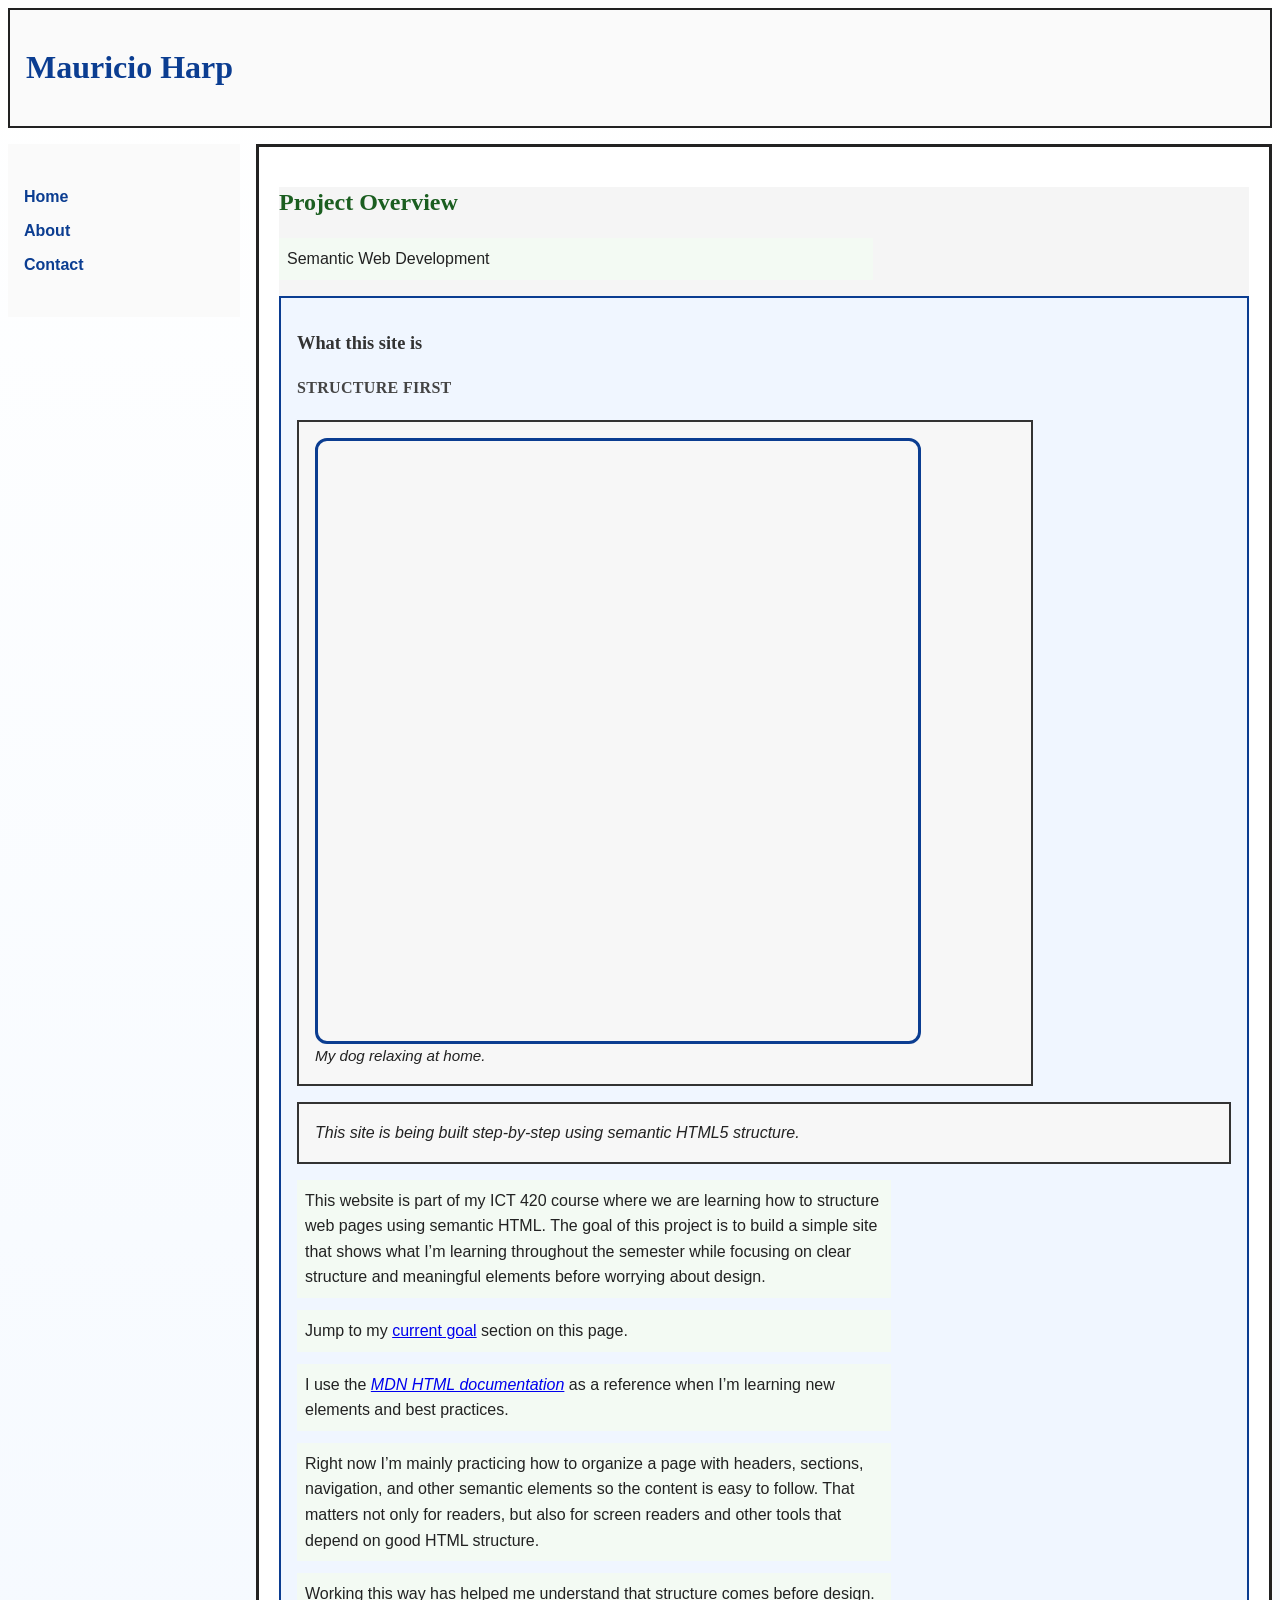
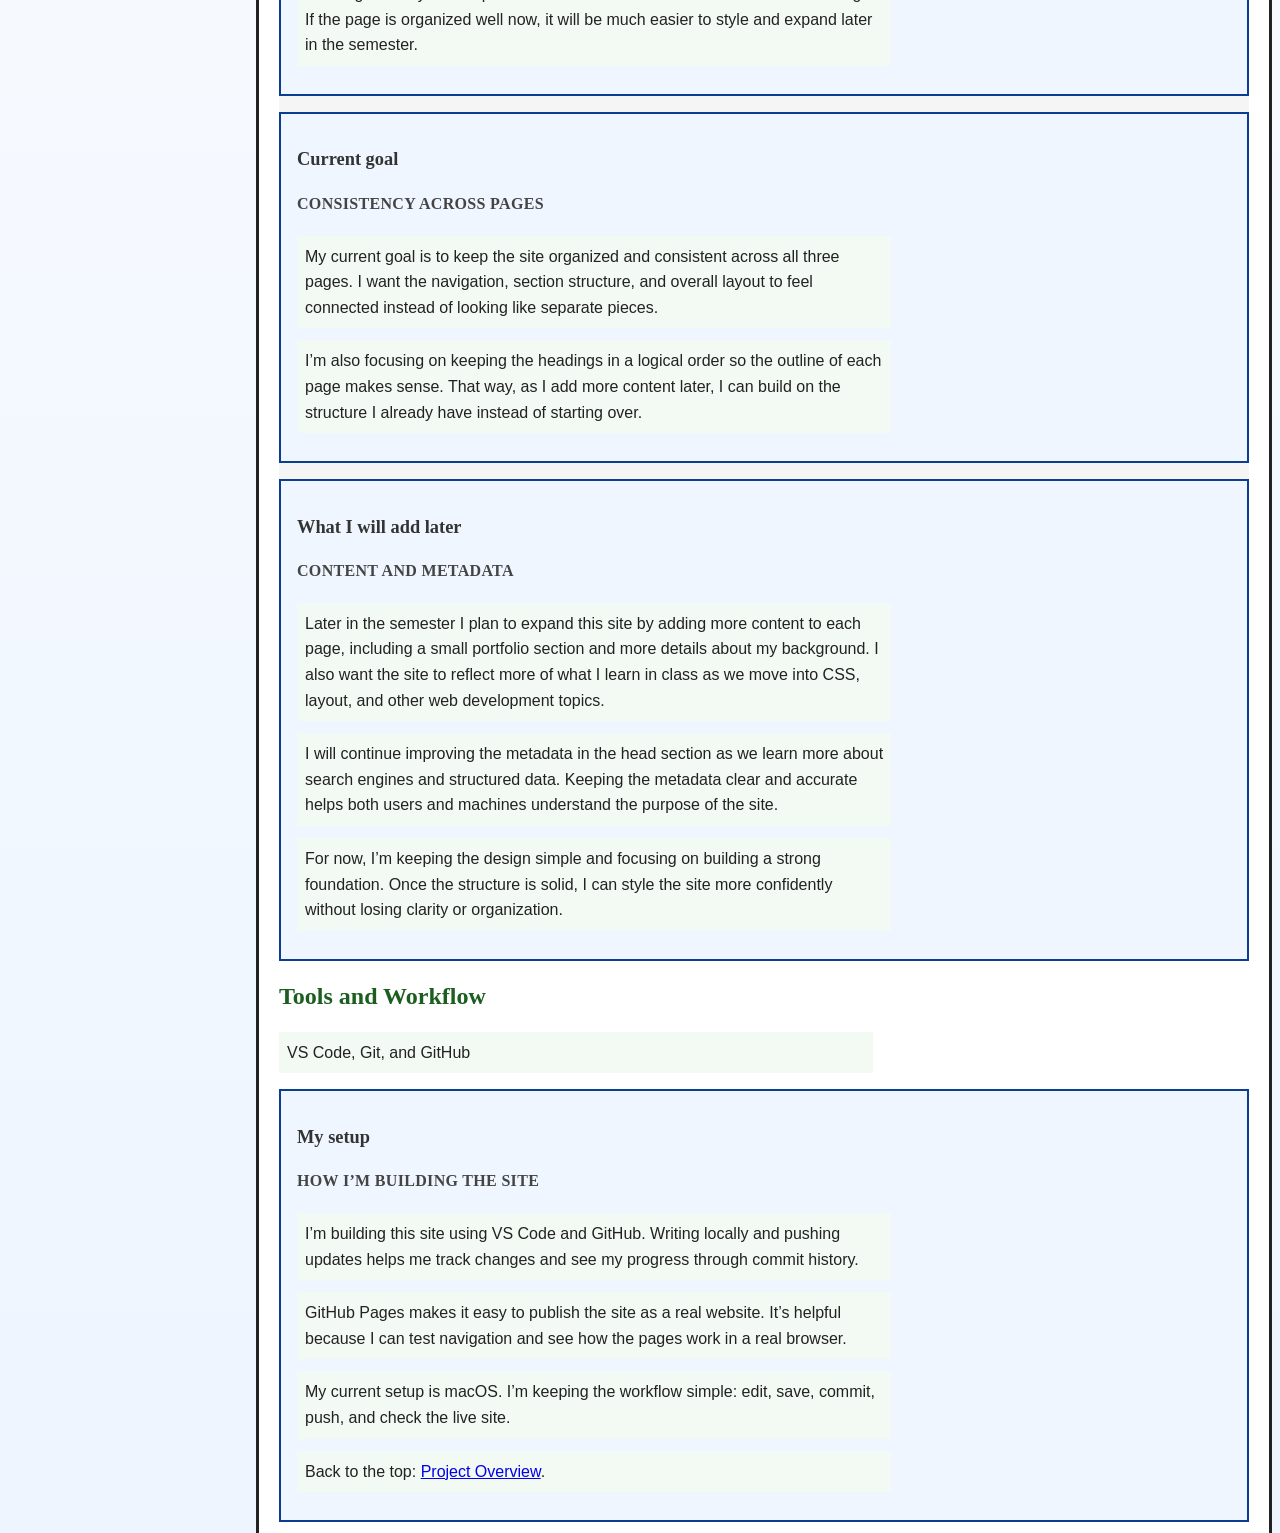
==== index.html @ 9570e072 "Updated HTML structure and improve accessibility with updated elements and attributes" ====
<!DOCTYPE html>
<html lang="en">
<head>
    <title>Mauricio Harp | ICT 420 Website</title>
    <meta charset="utf-8">
    <meta name="viewport" content="width=device-width, initial-scale=1.0">
    <meta name="author" content="Mauricio Harp">
    <meta name="description" content="A semantic web development project site for ICT 420.">
    <meta name="keywords" content="semantic web, HTML5, CSS3, JSON-LD, schema.org, ICT 420">
    <link rel="stylesheet" href="css/style.css">
</head>

<body>
    <header>
        <h1>Mauricio Harp</h1>
    </header>

    <nav>
        <ul>
            <li><a href="index.html" aria-current="page">Home</a></li>
            <li><a href="about.html">About</a></li>
            <li><a href="contact.html">Contact</a></li>
        </ul>
    </nav>

    <main>
        <article id="overview">
            <header>
                <h2>Project Overview</h2>
                <p>Semantic Web Development</p>
            </header>

            <section id="what-this-site-is">
                <header>
                    <h3>What this site is</h3>
                    <h4>Structure first</h4>
                </header>

                <figure>
                    <picture>
                        <source srcset="media/dog-small.jpg" media="(max-width: 672px)">
                        <source srcset="media/dog-large.jpg" media="(min-width: 673px)">
                        <img src="media/dog-large.jpg" alt="My dog lying on a hardwood floor in sunlight">
                    </picture>
                    <figcaption>My dog relaxing at home.</figcaption>
                </figure>

                <aside>This site is being built step-by-step using semantic HTML5 structure.</aside>

                <p>
                    This website is part of my ICT 420 course where we are learning how to structure web pages using semantic HTML.
                    The goal of this project is to build a simple site that shows what I’m learning throughout the semester while
                    focusing on clear structure and meaningful elements before worrying about design.
                </p>

                <p>
                    Jump to my <a href="#current-goal">current goal</a> section on this page.
                </p>

                <p>
                    I use the
                    <a href="https://developer.mozilla.org/en-US/docs/Web/HTML"><cite>MDN HTML documentation</cite></a>
                    as a reference when I’m learning new elements and best practices.
                </p>

                <p>
                    Right now I’m mainly practicing how to organize a page with headers, sections, navigation, and other semantic
                    elements so the content is easy to follow. That matters not only for readers, but also for screen readers and
                    other tools that depend on good HTML structure.
                </p>

                <p>
                    Working this way has helped me understand that structure comes before design. If the page is organized well now,
                    it will be much easier to style and expand later in the semester.
                </p>
            </section>

            <section id="current-goal">
                <header>
                    <h3>Current goal</h3>
                    <h4>Consistency across pages</h4>
                </header>

                <p>
                    My current goal is to keep the site organized and consistent across all three pages. I want the navigation,
                    section structure, and overall layout to feel connected instead of looking like separate pieces.
                </p>

                <p>
                    I’m also focusing on keeping the headings in a logical order so the outline of each page makes sense. That way,
                    as I add more content later, I can build on the structure I already have instead of starting over.
                </p>
            </section>

            <section id="future-plans">
                <header>
                    <h3>What I will add later</h3>
                    <h4>Content and metadata</h4>
                </header>

                <p>
                    Later in the semester I plan to expand this site by adding more content to each page, including a small
                    portfolio section and more details about my background. I also want the site to reflect more of what I learn
                    in class as we move into CSS, layout, and other web development topics.
                </p>

                <p>
                    I will continue improving the metadata in the head section as we learn more about search engines and
                    structured data. Keeping the metadata clear and accurate helps both users and machines understand the purpose
                    of the site.
                </p>

                <p>
                    For now, I’m keeping the design simple and focusing on building a strong foundation. Once the structure is
                    solid, I can style the site more confidently without losing clarity or organization.
                </p>
            </section>
        </article>

        <article id="setup">
            <header>
                <h2>Tools and Workflow</h2>
                <p>VS Code, Git, and GitHub</p>
            </header>

            <section id="my-setup">
                <header>
                    <h3>My setup</h3>
                    <h4>How I’m building the site</h4>
                </header>

                <p>
                    I’m building this site using VS Code and GitHub. Writing locally and pushing updates helps me track
                    changes and see my progress through commit history.
                </p>

                <p>
                    GitHub Pages makes it easy to publish the site as a real website. It’s helpful because I can test
                    navigation and see how the pages work in a real browser.
                </p>

                <p>
                    My current setup is macOS. I’m keeping the workflow simple: edit, save, commit, push, and check the live site.
                </p>

                <p>
                    Back to the top: <a href="#overview">Project Overview</a>.
                </p>
            </section>
        </article>

        <section class="box-demo" id="box-demo">
            <header>
                <h2>Box Sizing Demo</h2>
                <p>content-box vs border-box</p>
            </header>

            <div class="box-parent">
                <p><strong>Parent box</strong> (fixed width)</p>

                <div class="box-child-default">
                    Child (default sizing). width: 100% + padding can overflow.
                </div>

                <div class="box-child-borderbox">
                    Child (border-box). width: 100% includes padding, so it fits.
                </div>
            </div>
        </section>
    </main>

    <footer>
        <address>Mauricio Harp</address>
    </footer>
</body>
</html>
---- css/style.css ----
/* =========================
   Base document styles
   ========================= */

html {
  font-size: 100%;
  background: linear-gradient(to bottom, #ffffff, #eaf3ff);
}

body {
  background-color: transparent;
  color: #222222;
  font-family: Arial, Helvetica, sans-serif;
  font-size: 1rem;
  line-height: 1.6;
  text-align: left;

  /* Flexbox layout */
  display: flex;
  flex-flow: row wrap;
  align-items: flex-start;
  justify-content: flex-start;
  gap: 1rem;
}

/* =========================
   Headings
   ========================= */

h1,
h2,
h3,
h4 {
  font-family: Georgia, "Times New Roman", serif;
  line-height: 1.3;
}

h1 {
  color: #0b3d91;
  font-size: 2rem;
  font-weight: 700;
}

h2 {
  color: #1b5e20;
  font-size: 1.5rem;
  font-weight: 700;
}

h3 {
  color: #333333;
  font-size: 1.15rem;
  font-weight: 700;
}

h4 {
  color: #444444;
  font-size: 1rem;
  font-weight: 600;
  text-transform: uppercase;
  letter-spacing: 0.02em;
}

/* =========================
   Navigation
   ========================= */

nav {
  display: flex;
  flex-direction: column;
  flex: 1 1 200px;
  max-width: 200px;
  min-width: 160px;
  padding: 1rem;
  background-color: #fafafa;
}

nav ul {
  list-style-type: none;
  padding-left: 0;
}

nav li {
  margin: 0.5rem 0;
}

nav ul li a {
  color: #0b3d91;
  text-decoration: none;
  font-weight: 600;
}

nav ul li a:hover {
  color: #1b5e20;
  text-decoration: underline;
}

nav ul li a:focus {
  outline: 2px solid #1b5e20;
  outline-offset: 2px;
}

/* =========================
   Main layout
   ========================= */

body > header {
  flex: 1 1 100%;
  padding: 1rem;
  border: 2px solid #222222;
  background-color: #fafafa;
}

main {
  flex: 3 1 700px;
  min-width: 0;
  margin: 0;
  padding: 1.25rem;
  border: 3px solid #222222;
  background-color: #ffffff;
}

body > footer {
  flex: 1 1 100%;
  padding: 1rem;
  border: 2px solid #222222;
  background-color: #fafafa;
}

section {
  margin: 1rem 0;
  padding: 1rem;
  border: 2px solid #0b3d91;
  background-color: #f0f6ff;
}

/* =========================
   Paragraphs and text
   ========================= */

p {
  margin: 0.75rem 0;
  padding: 0.5rem;
  background-color: #f3faf3;
  line-height: 1.6;
  max-width: 65ch;
}

aside,
figure {
  margin: 1rem 0;
  padding: 1rem;
  border: 2px solid #333333;
  background-color: #f7f7f7;
}

address {
  font-style: normal;
  color: #222222;
}

#overview {
  background-color: #f5f5f5;
}

/* =========================
   Typography-specific semantic elements
   ========================= */

strong {
  font-weight: 700;
}

em {
  font-style: italic;
}

cite {
  font-style: italic;
}

i {
  font-style: italic;
}

b {
  font-weight: 700;
}

/* =========================
   Code styling
   ========================= */

code,
pre {
  font-family: "Courier New", Courier, monospace;
}

/* =========================
   Images, Lists, Backgrounds
   ========================= */

figure {
  width: 100%;
  max-width: 700px;
}

figure img {
  width: 100%;
  max-width: 600px;
  height: auto;
  display: block;
  border: 3px solid #0b3d91;
  border-radius: 12px;
}

figcaption {
  font-style: italic;
  font-size: 0.95rem;
}

aside {
  font-style: italic;
}

ul,
ol {
  line-height: 1.6;
}

/* =========================
   Box sizing demo
   ========================= */

.box-demo {
  margin: 1rem 0;
  padding: 1rem;
  border: 3px solid #222222;
  background-color: #fff7e6;
}

.box-parent {
  width: 320px;
  max-width: 100%;
  padding: 1rem;
  border: 3px solid #222222;
  background-color: #eeeeee;
}

.box-child-default {
  width: 100%;
  padding: 1rem;
  border: 3px solid #0b3d91;
  background-color: #e6f0ff;
}

.box-child-borderbox {
  width: 100%;
  padding: 1rem;
  border: 3px solid #1b5e20;
  background-color: #e8f5e9;
  box-sizing: border-box;
}
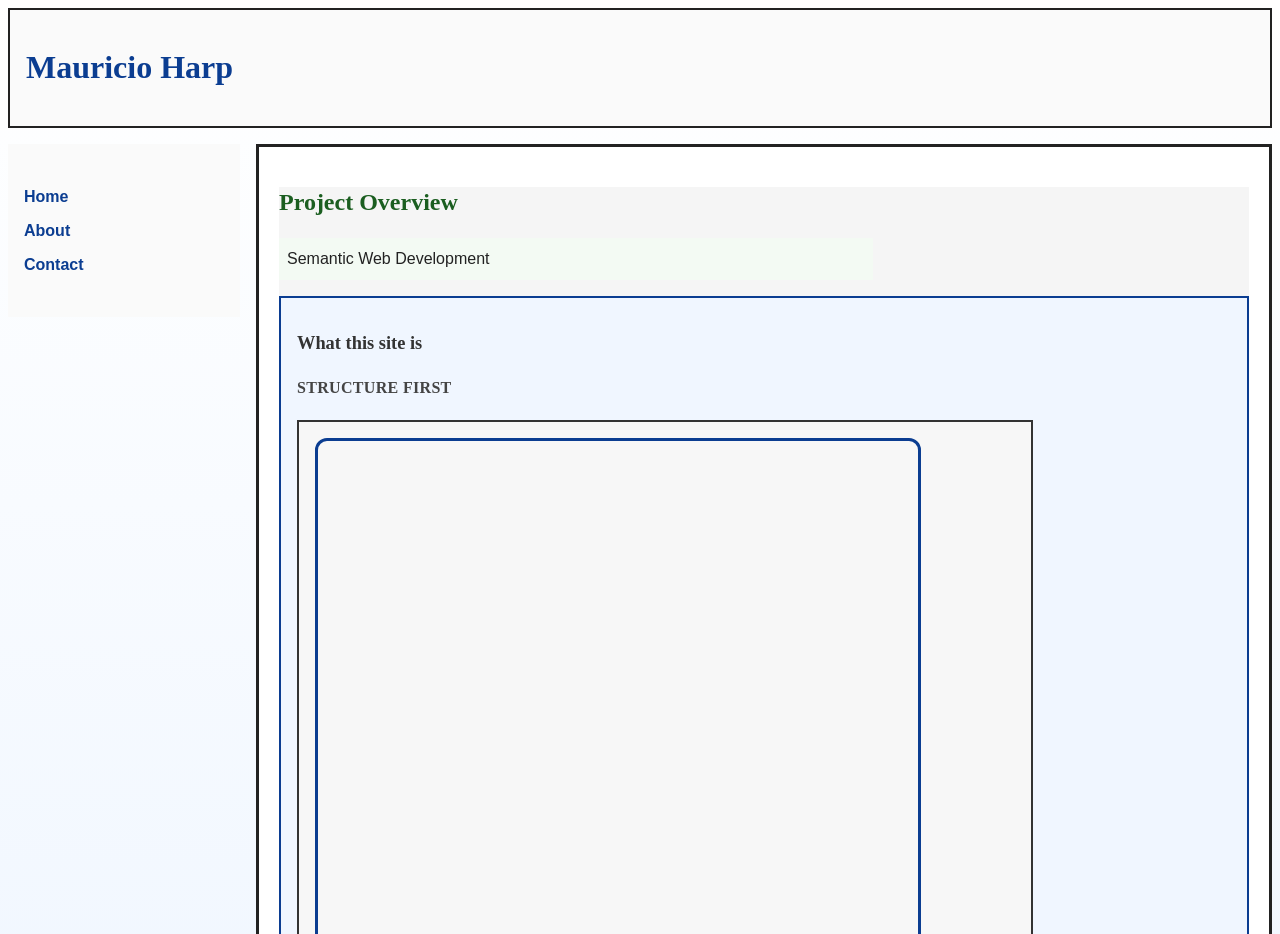
==== commit 11d16155: "Eddited my index, about, and contact pages" ====
--- a/index.html
+++ b/index.html
@@ -8,169 +8,87 @@
     <meta name="description" content="A semantic web development project site for ICT 420.">
     <meta name="keywords" content="semantic web, HTML5, CSS3, JSON-LD, schema.org, ICT 420">
     <link rel="stylesheet" href="css/style.css">
+
+    <script type="application/ld+json">
+    {
+      "@context": "https://schema.org",
+      "@type": "WebPage",
+      "name": "Mauricio Harp | ICT 420 Website",
+      "description": "A semantic web development project site for ICT 420 focused on learning HTML, CSS, and structured data.",
+      "author": {
+        "@type": "Person",
+        "name": "Mauricio Harp"
+      },
+      "about": {
+        "@type": "CreativeWork",
+        "name": "ICT 420 Website Project",
+        "description": "A student project focused on semantic HTML structure, accessibility, and web development learning."
+      },
+      "keywords": [
+        "semantic web",
+        "HTML5",
+        "CSS3",
+        "JSON-LD",
+        "schema.org",
+        "ICT 420"
+      ],
+      "hasPart": [
+        { "@type": "WebPageElement", "name": "What this site is" },
+        { "@type": "WebPageElement", "name": "Current goal" },
+        { "@type": "WebPageElement", "name": "What I will add later" },
+        { "@type": "WebPageElement", "name": "Tools and Workflow" },
+        { "@type": "WebPageElement", "name": "Box Sizing Demo" }
+      ]
+    }
+    </script>
 </head>
 
 <body>
-    <header>
-        <h1>Mauricio Harp</h1>
-    </header>
+<header>
+    <h1>Mauricio Harp</h1>
+</header>
 
-    <nav>
-        <ul>
-            <li><a href="index.html" aria-current="page">Home</a></li>
-            <li><a href="about.html">About</a></li>
-            <li><a href="contact.html">Contact</a></li>
-        </ul>
-    </nav>
+<nav>
+    <ul>
+        <li><a href="index.html" aria-current="page">Home</a></li>
+        <li><a href="about.html">About</a></li>
+        <li><a href="contact.html">Contact</a></li>
+    </ul>
+</nav>
 
-    <main>
-        <article id="overview">
+<main>
+    <article id="overview">
+        <header>
+            <h2>Project Overview</h2>
+            <p>Semantic Web Development</p>
+        </header>
+
+        <section id="what-this-site-is">
             <header>
-                <h2>Project Overview</h2>
-                <p>Semantic Web Development</p>
+                <h3>What this site is</h3>
+                <h4>Structure first</h4>
             </header>
 
-            <section id="what-this-site-is">
-                <header>
-                    <h3>What this site is</h3>
-                    <h4>Structure first</h4>
-                </header>
+            <figure>
+                <picture>
+                    <source srcset="media/dog-small.jpg" media="(max-width: 672px)">
+                    <source srcset="media/dog-large.jpg" media="(min-width: 673px)">
+                    <img src="media/dog-large.jpg" alt="My dog lying on a hardwood floor in sunlight">
+                </picture>
+                <figcaption>My dog relaxing at home.</figcaption>
+            </figure>
 
-                <figure>
-                    <picture>
-                        <source srcset="media/dog-small.jpg" media="(max-width: 672px)">
-                        <source srcset="media/dog-large.jpg" media="(min-width: 673px)">
-                        <img src="media/dog-large.jpg" alt="My dog lying on a hardwood floor in sunlight">
-                    </picture>
-                    <figcaption>My dog relaxing at home.</figcaption>
-                </figure>
+            <aside>This site is being built step-by-step using semantic HTML5 structure.</aside>
 
-                <aside>This site is being built step-by-step using semantic HTML5 structure.</aside>
+            <p>This website is part of my ICT 420 course where we are learning how to structure web pages using semantic HTML.</p>
+            <p>Jump to my <a href="#current-goal">current goal</a>.</p>
+            <p>I use the <a href="https://developer.mozilla.org/en-US/docs/Web/HTML"><cite>MDN HTML documentation</cite></a>.</p>
+        </section>
+    </article>
+</main>
 
-                <p>
-                    This website is part of my ICT 420 course where we are learning how to structure web pages using semantic HTML.
-                    The goal of this project is to build a simple site that shows what I’m learning throughout the semester while
-                    focusing on clear structure and meaningful elements before worrying about design.
-                </p>
-
-                <p>
-                    Jump to my <a href="#current-goal">current goal</a> section on this page.
-                </p>
-
-                <p>
-                    I use the
-                    <a href="https://developer.mozilla.org/en-US/docs/Web/HTML"><cite>MDN HTML documentation</cite></a>
-                    as a reference when I’m learning new elements and best practices.
-                </p>
-
-                <p>
-                    Right now I’m mainly practicing how to organize a page with headers, sections, navigation, and other semantic
-                    elements so the content is easy to follow. That matters not only for readers, but also for screen readers and
-                    other tools that depend on good HTML structure.
-                </p>
-
-                <p>
-                    Working this way has helped me understand that structure comes before design. If the page is organized well now,
-                    it will be much easier to style and expand later in the semester.
-                </p>
-            </section>
-
-            <section id="current-goal">
-                <header>
-                    <h3>Current goal</h3>
-                    <h4>Consistency across pages</h4>
-                </header>
-
-                <p>
-                    My current goal is to keep the site organized and consistent across all three pages. I want the navigation,
-                    section structure, and overall layout to feel connected instead of looking like separate pieces.
-                </p>
-
-                <p>
-                    I’m also focusing on keeping the headings in a logical order so the outline of each page makes sense. That way,
-                    as I add more content later, I can build on the structure I already have instead of starting over.
-                </p>
-            </section>
-
-            <section id="future-plans">
-                <header>
-                    <h3>What I will add later</h3>
-                    <h4>Content and metadata</h4>
-                </header>
-
-                <p>
-                    Later in the semester I plan to expand this site by adding more content to each page, including a small
-                    portfolio section and more details about my background. I also want the site to reflect more of what I learn
-                    in class as we move into CSS, layout, and other web development topics.
-                </p>
-
-                <p>
-                    I will continue improving the metadata in the head section as we learn more about search engines and
-                    structured data. Keeping the metadata clear and accurate helps both users and machines understand the purpose
-                    of the site.
-                </p>
-
-                <p>
-                    For now, I’m keeping the design simple and focusing on building a strong foundation. Once the structure is
-                    solid, I can style the site more confidently without losing clarity or organization.
-                </p>
-            </section>
-        </article>
-
-        <article id="setup">
-            <header>
-                <h2>Tools and Workflow</h2>
-                <p>VS Code, Git, and GitHub</p>
-            </header>
-
-            <section id="my-setup">
-                <header>
-                    <h3>My setup</h3>
-                    <h4>How I’m building the site</h4>
-                </header>
-
-                <p>
-                    I’m building this site using VS Code and GitHub. Writing locally and pushing updates helps me track
-                    changes and see my progress through commit history.
-                </p>
-
-                <p>
-                    GitHub Pages makes it easy to publish the site as a real website. It’s helpful because I can test
-                    navigation and see how the pages work in a real browser.
-                </p>
-
-                <p>
-                    My current setup is macOS. I’m keeping the workflow simple: edit, save, commit, push, and check the live site.
-                </p>
-
-                <p>
-                    Back to the top: <a href="#overview">Project Overview</a>.
-                </p>
-            </section>
-        </article>
-
-        <section class="box-demo" id="box-demo">
-            <header>
-                <h2>Box Sizing Demo</h2>
-                <p>content-box vs border-box</p>
-            </header>
-
-            <div class="box-parent">
-                <p><strong>Parent box</strong> (fixed width)</p>
-
-                <div class="box-child-default">
-                    Child (default sizing). width: 100% + padding can overflow.
-                </div>
-
-                <div class="box-child-borderbox">
-                    Child (border-box). width: 100% includes padding, so it fits.
-                </div>
-            </div>
-        </section>
-    </main>
-
-    <footer>
-        <address>Mauricio Harp</address>
-    </footer>
+<footer>
+    <address>Mauricio Harp</address>
+</footer>
 </body>
 </html>
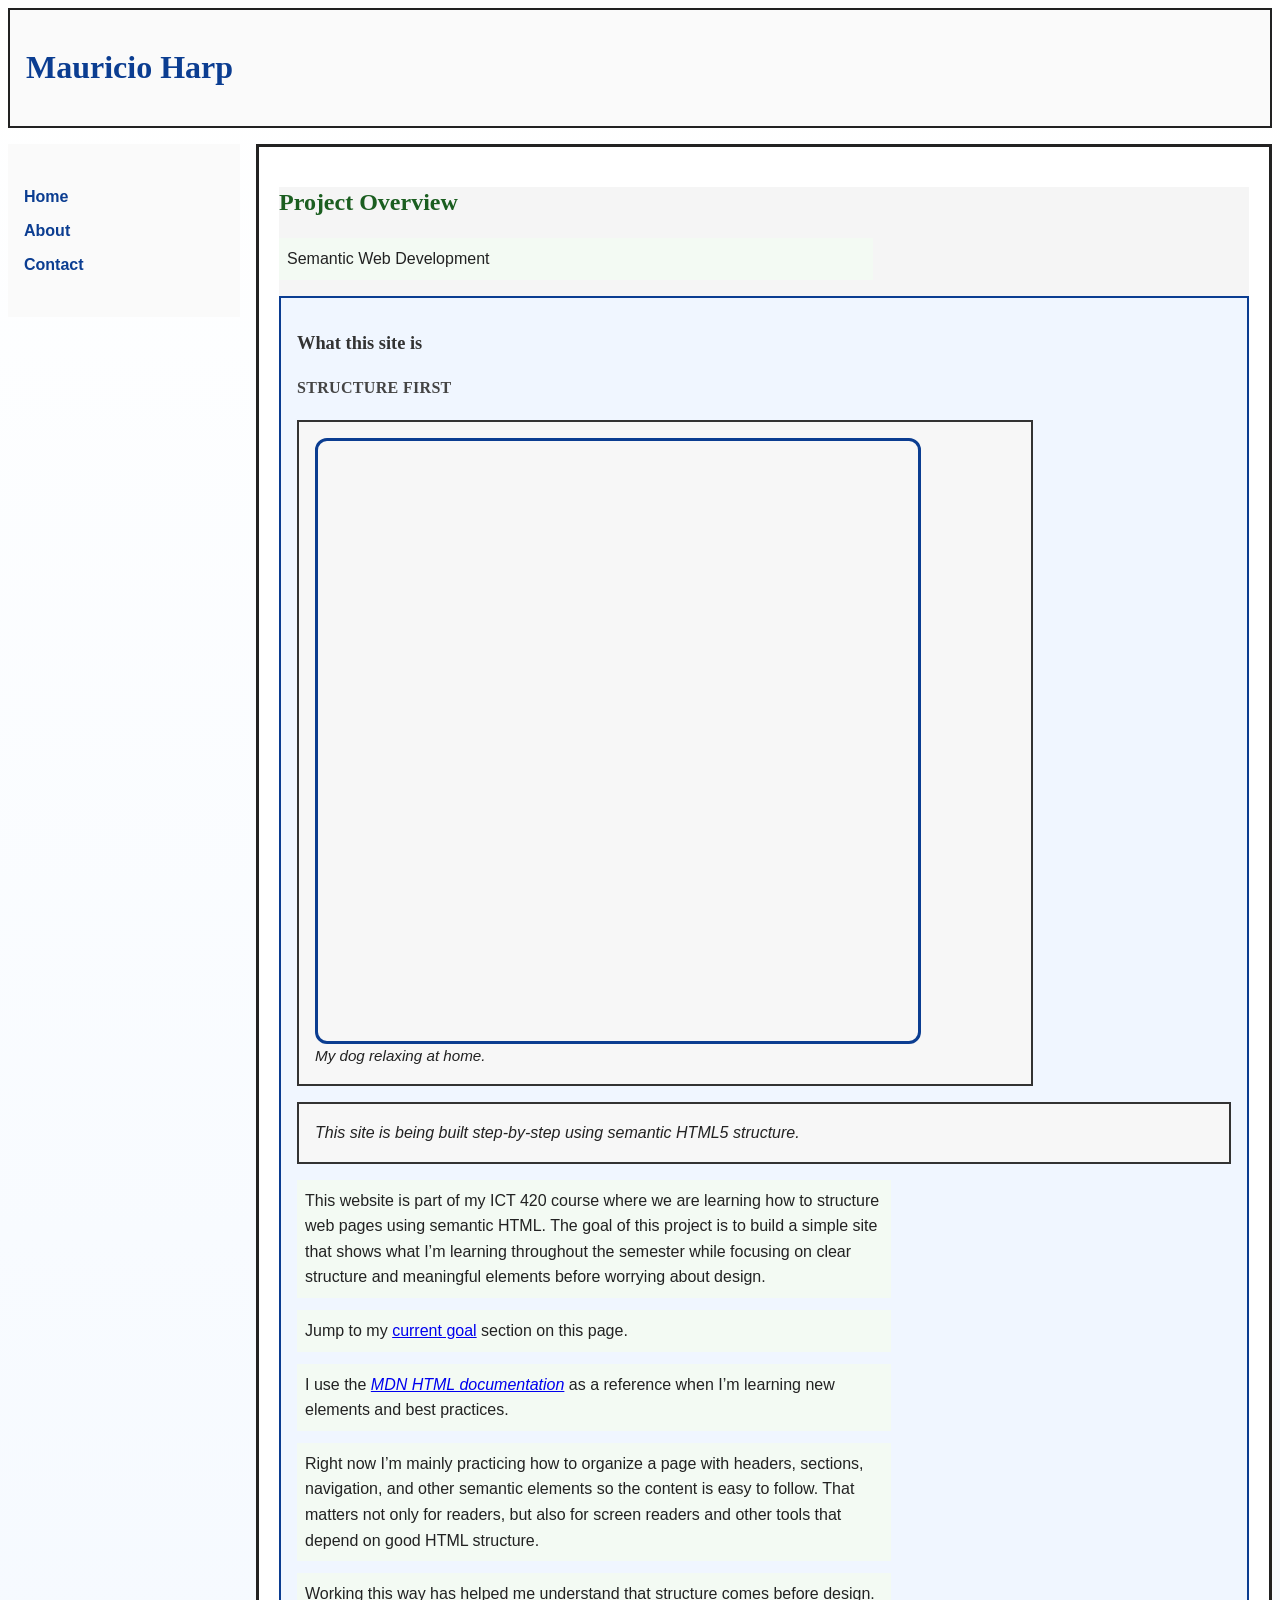
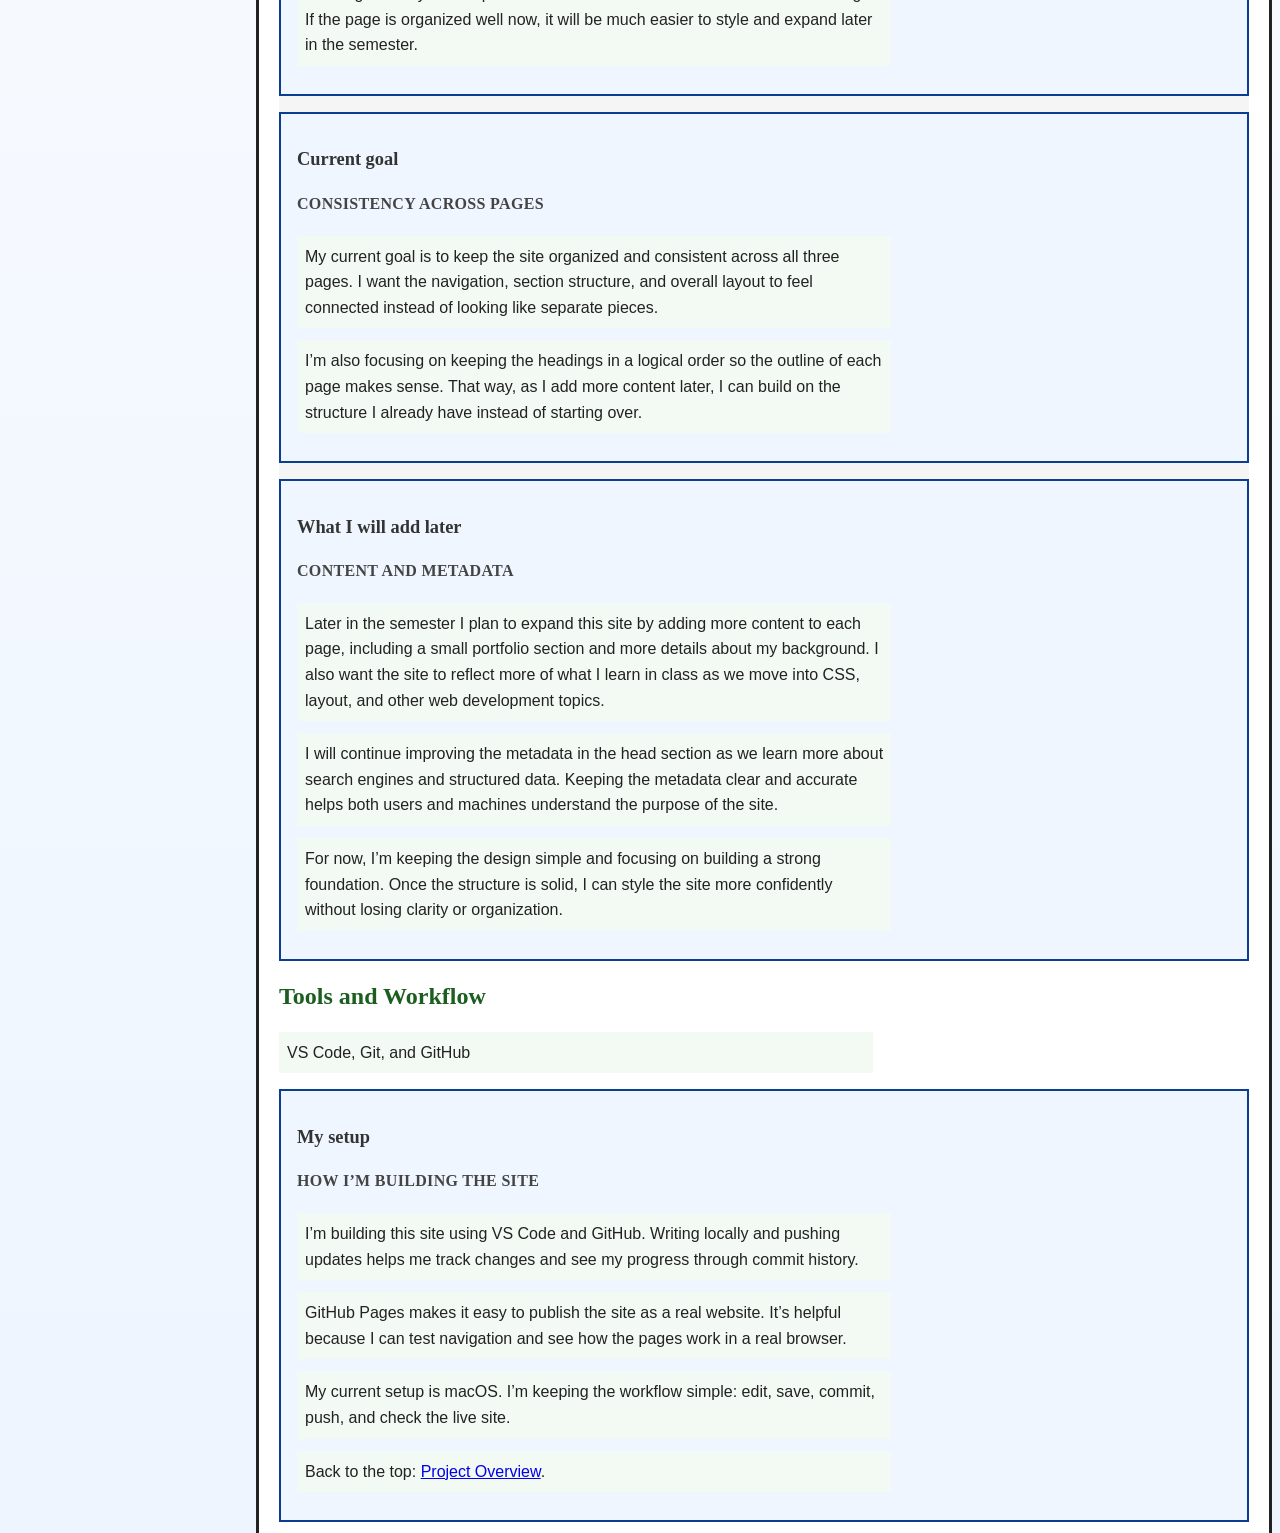
==== commit 7bd5b2c2: "Edited index,contact, and about pages" ====
--- a/index.html
+++ b/index.html
@@ -19,7 +19,7 @@
         "@type": "Person",
         "name": "Mauricio Harp"
       },
-      "about": {
+      "mainEntity": {
         "@type": "CreativeWork",
         "name": "ICT 420 Website Project",
         "description": "A student project focused on semantic HTML structure, accessibility, and web development learning."
@@ -32,63 +32,198 @@
         "schema.org",
         "ICT 420"
       ],
+      "about": [
+        "Semantic Web Development",
+        "website structure",
+        "accessibility"
+      ],
       "hasPart": [
-        { "@type": "WebPageElement", "name": "What this site is" },
-        { "@type": "WebPageElement", "name": "Current goal" },
-        { "@type": "WebPageElement", "name": "What I will add later" },
-        { "@type": "WebPageElement", "name": "Tools and Workflow" },
-        { "@type": "WebPageElement", "name": "Box Sizing Demo" }
+        {
+          "@type": "WebPageElement",
+          "name": "What this site is"
+        },
+        {
+          "@type": "WebPageElement",
+          "name": "Current goal"
+        },
+        {
+          "@type": "WebPageElement",
+          "name": "What I will add later"
+        },
+        {
+          "@type": "WebPageElement",
+          "name": "Tools and Workflow"
+        },
+        {
+          "@type": "WebPageElement",
+          "name": "Box Sizing Demo"
+        }
       ]
     }
     </script>
 </head>
 
 <body>
-<header>
-    <h1>Mauricio Harp</h1>
-</header>
-
-<nav>
-    <ul>
-        <li><a href="index.html" aria-current="page">Home</a></li>
-        <li><a href="about.html">About</a></li>
-        <li><a href="contact.html">Contact</a></li>
-    </ul>
-</nav>
-
-<main>
-    <article id="overview">
-        <header>
-            <h2>Project Overview</h2>
-            <p>Semantic Web Development</p>
-        </header>
-
-        <section id="what-this-site-is">
+    <header>
+        <h1>Mauricio Harp</h1>
+    </header>
+
+    <nav>
+        <ul>
+            <li><a href="index.html" aria-current="page">Home</a></li>
+            <li><a href="about.html">About</a></li>
+            <li><a href="contact.html">Contact</a></li>
+        </ul>
+    </nav>
+
+    <main>
+        <article id="overview">
             <header>
-                <h3>What this site is</h3>
-                <h4>Structure first</h4>
+                <h2>Project Overview</h2>
+                <p>Semantic Web Development</p>
             </header>
 
-            <figure>
-                <picture>
-                    <source srcset="media/dog-small.jpg" media="(max-width: 672px)">
-                    <source srcset="media/dog-large.jpg" media="(min-width: 673px)">
-                    <img src="media/dog-large.jpg" alt="My dog lying on a hardwood floor in sunlight">
-                </picture>
-                <figcaption>My dog relaxing at home.</figcaption>
-            </figure>
-
-            <aside>This site is being built step-by-step using semantic HTML5 structure.</aside>
-
-            <p>This website is part of my ICT 420 course where we are learning how to structure web pages using semantic HTML.</p>
-            <p>Jump to my <a href="#current-goal">current goal</a>.</p>
-            <p>I use the <a href="https://developer.mozilla.org/en-US/docs/Web/HTML"><cite>MDN HTML documentation</cite></a>.</p>
+            <section id="what-this-site-is">
+                <header>
+                    <h3>What this site is</h3>
+                    <h4>Structure first</h4>
+                </header>
+
+                <figure>
+                    <picture>
+                        <source srcset="media/dog-small.jpg" media="(max-width: 672px)">
+                        <source srcset="media/dog-large.jpg" media="(min-width: 673px)">
+                        <img src="media/dog-large.jpg" alt="My dog lying on a hardwood floor in sunlight">
+                    </picture>
+                    <figcaption>My dog relaxing at home.</figcaption>
+                </figure>
+
+                <aside>This site is being built step-by-step using semantic HTML5 structure.</aside>
+
+                <p>
+                    This website is part of my ICT 420 course where we are learning how to structure web pages using semantic HTML.
+                    The goal of this project is to build a simple site that shows what I’m learning throughout the semester while
+                    focusing on clear structure and meaningful elements before worrying about design.
+                </p>
+
+                <p>
+                    Jump to my <a href="#current-goal">current goal</a> section on this page.
+                </p>
+
+                <p>
+                    I use the
+                    <a href="https://developer.mozilla.org/en-US/docs/Web/HTML"><cite>MDN HTML documentation</cite></a>
+                    as a reference when I’m learning new elements and best practices.
+                </p>
+
+                <p>
+                    Right now I’m mainly practicing how to organize a page with headers, sections, navigation, and other semantic
+                    elements so the content is easy to follow. That matters not only for readers, but also for screen readers and
+                    other tools that depend on good HTML structure.
+                </p>
+
+                <p>
+                    Working this way has helped me understand that structure comes before design. If the page is organized well now,
+                    it will be much easier to style and expand later in the semester.
+                </p>
+            </section>
+
+            <section id="current-goal">
+                <header>
+                    <h3>Current goal</h3>
+                    <h4>Consistency across pages</h4>
+                </header>
+
+                <p>
+                    My current goal is to keep the site organized and consistent across all three pages. I want the navigation,
+                    section structure, and overall layout to feel connected instead of looking like separate pieces.
+                </p>
+
+                <p>
+                    I’m also focusing on keeping the headings in a logical order so the outline of each page makes sense. That way,
+                    as I add more content later, I can build on the structure I already have instead of starting over.
+                </p>
+            </section>
+
+            <section id="future-plans">
+                <header>
+                    <h3>What I will add later</h3>
+                    <h4>Content and metadata</h4>
+                </header>
+
+                <p>
+                    Later in the semester I plan to expand this site by adding more content to each page, including a small
+                    portfolio section and more details about my background. I also want the site to reflect more of what I learn
+                    in class as we move into CSS, layout, and other web development topics.
+                </p>
+
+                <p>
+                    I will continue improving the metadata in the head section as we learn more about search engines and
+                    structured data. Keeping the metadata clear and accurate helps both users and machines understand the purpose
+                    of the site.
+                </p>
+
+                <p>
+                    For now, I’m keeping the design simple and focusing on building a strong foundation. Once the structure is
+                    solid, I can style the site more confidently without losing clarity or organization.
+                </p>
+            </section>
+        </article>
+
+        <article id="setup">
+            <header>
+                <h2>Tools and Workflow</h2>
+                <p>VS Code, Git, and GitHub</p>
+            </header>
+
+            <section id="my-setup">
+                <header>
+                    <h3>My setup</h3>
+                    <h4>How I’m building the site</h4>
+                </header>
+
+                <p>
+                    I’m building this site using VS Code and GitHub. Writing locally and pushing updates helps me track
+                    changes and see my progress through commit history.
+                </p>
+
+                <p>
+                    GitHub Pages makes it easy to publish the site as a real website. It’s helpful because I can test
+                    navigation and see how the pages work in a real browser.
+                </p>
+
+                <p>
+                    My current setup is macOS. I’m keeping the workflow simple: edit, save, commit, push, and check the live site.
+                </p>
+
+                <p>
+                    Back to the top: <a href="#overview">Project Overview</a>.
+                </p>
+            </section>
+        </article>
+
+        <section class="box-demo" id="box-demo">
+            <header>
+                <h2>Box Sizing Demo</h2>
+                <p>content-box vs border-box</p>
+            </header>
+
+            <div class="box-parent">
+                <p><strong>Parent box</strong> (fixed width)</p>
+
+                <div class="box-child-default">
+                    Child (default sizing). width: 100% + padding can overflow.
+                </div>
+
+                <div class="box-child-borderbox">
+                    Child (border-box). width: 100% includes padding, so it fits.
+                </div>
+            </div>
         </section>
-    </article>
-</main>
-
-<footer>
-    <address>Mauricio Harp</address>
-</footer>
+    </main>
+
+    <footer>
+        <address>Mauricio Harp</address>
+    </footer>
 </body>
 </html>
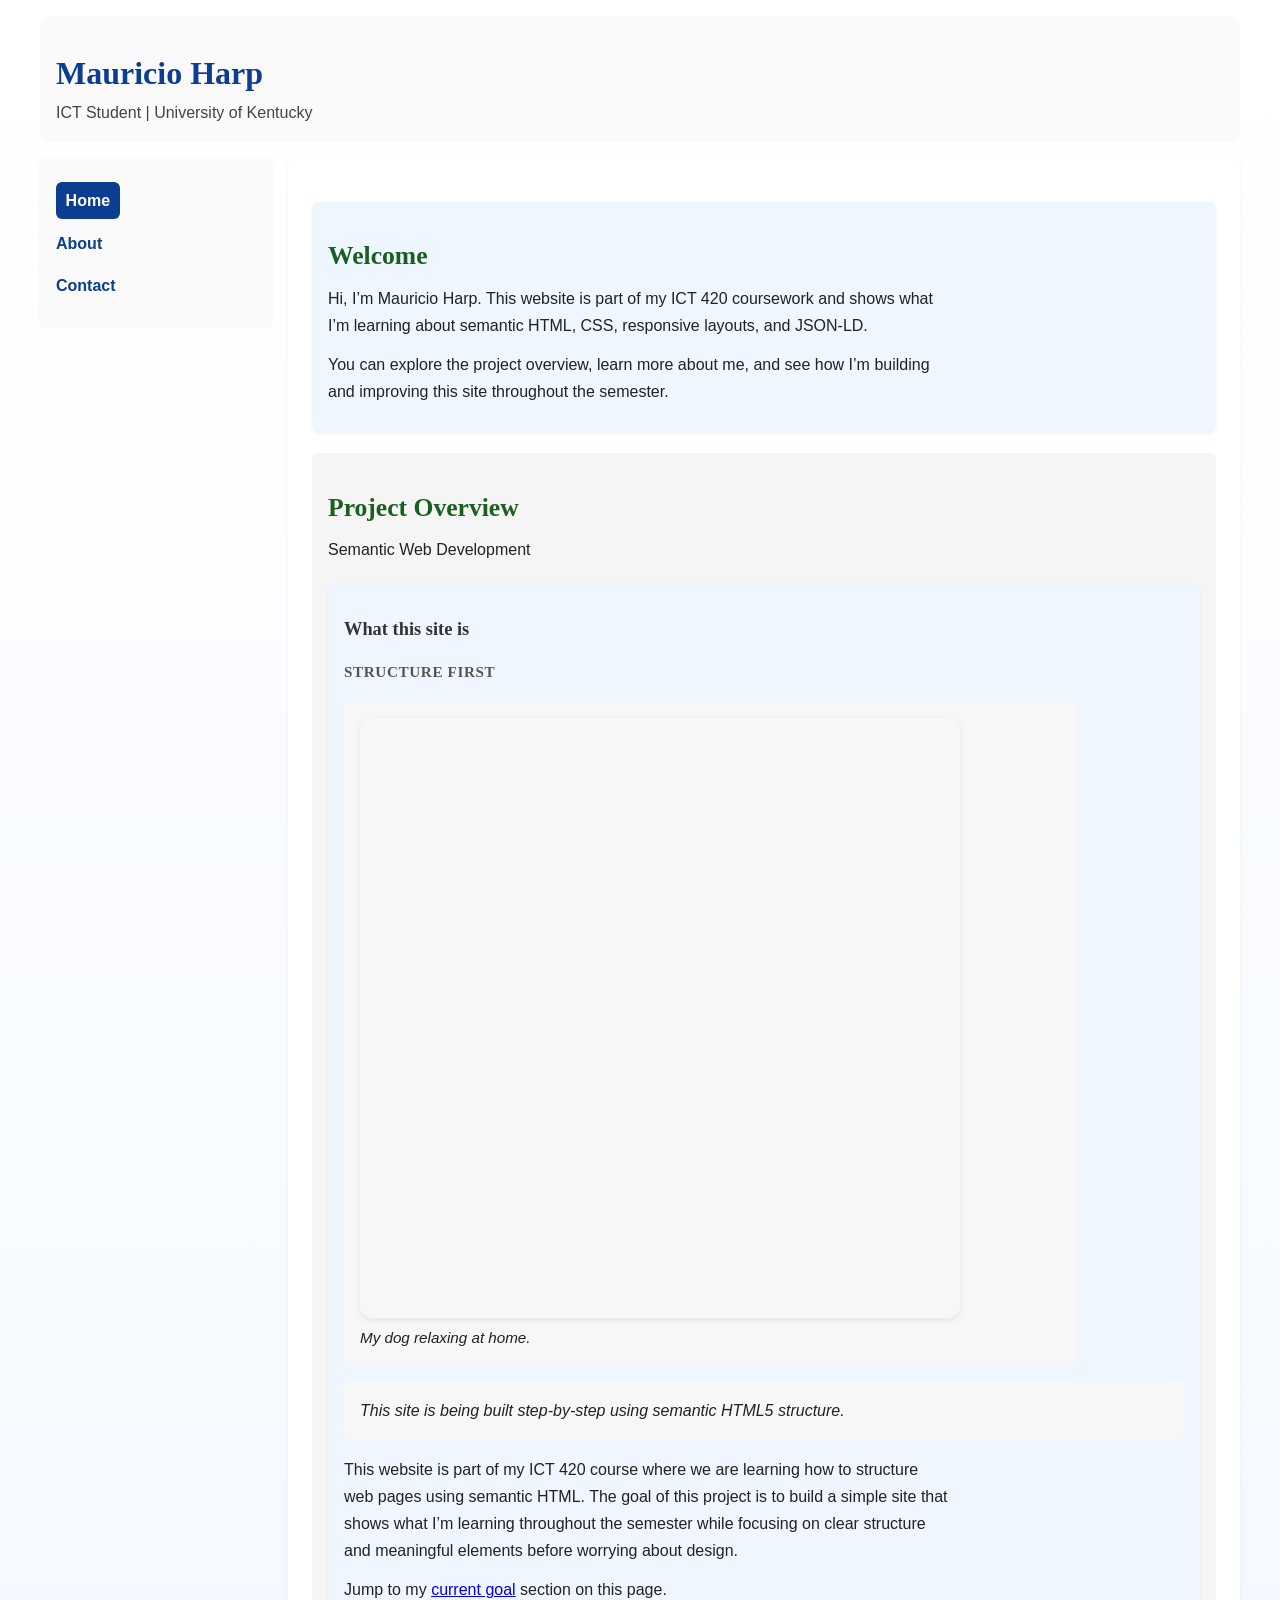
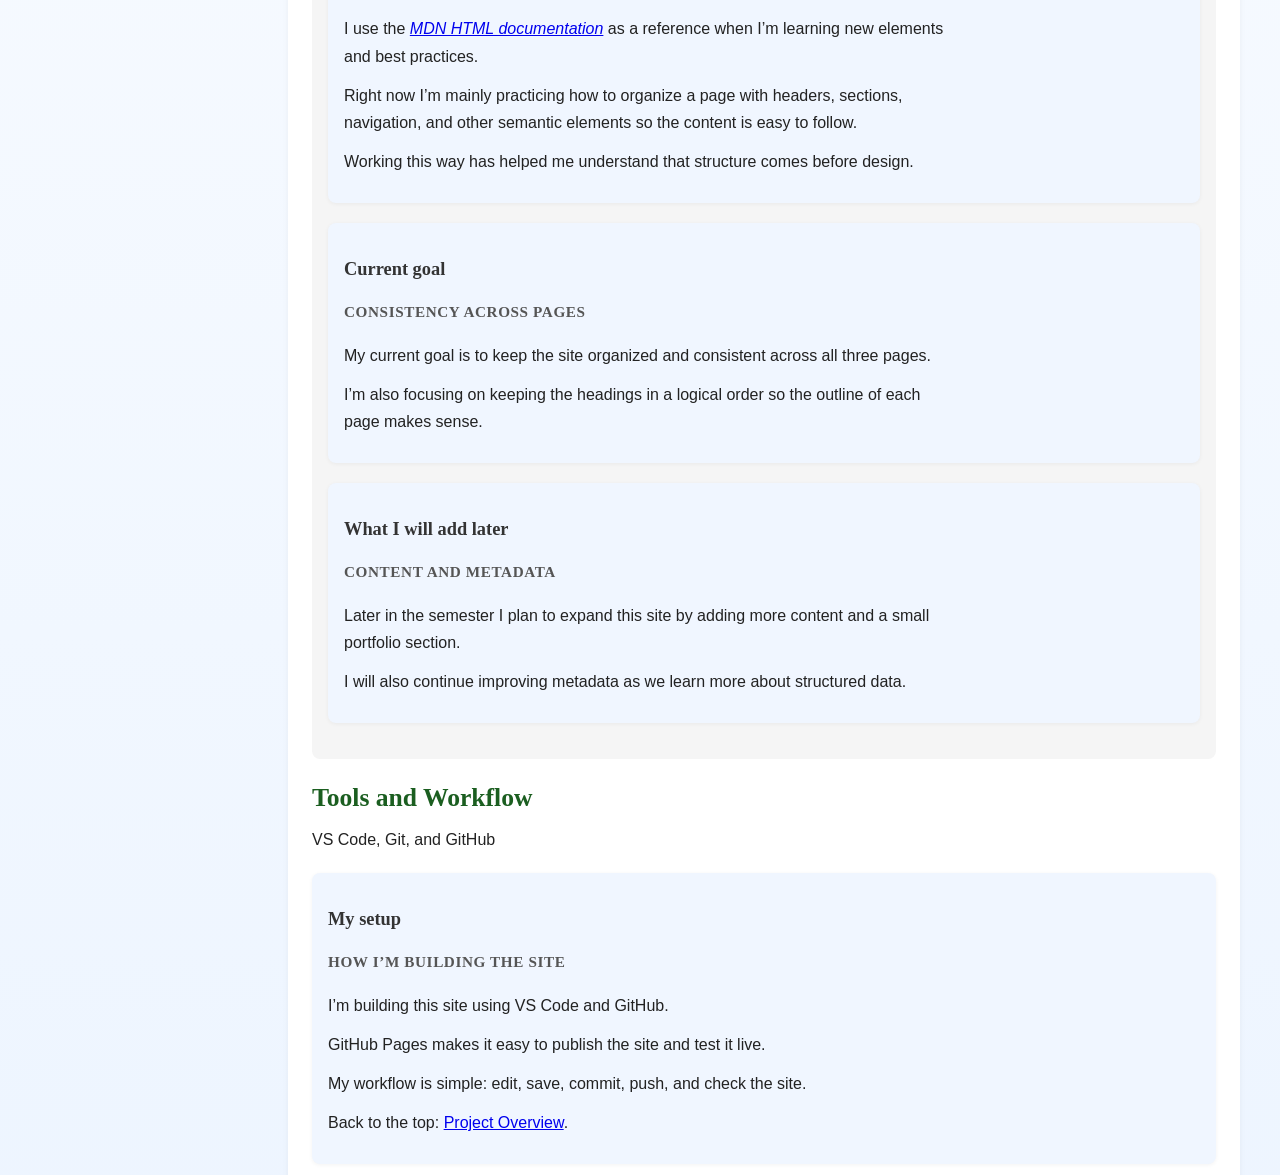
==== commit 127930e3: "Added JSON-LD and inproved site design" ====
--- a/index.html
+++ b/index.html
@@ -66,6 +66,7 @@
 <body>
     <header>
         <h1>Mauricio Harp</h1>
+        <p class="site-tagline">ICT Student | University of Kentucky</p>
     </header>
 
     <nav>
@@ -77,6 +78,20 @@
     </nav>
 
     <main>
+
+        <!-- NEW INTRO SECTION -->
+        <section class="intro">
+            <h2>Welcome</h2>
+            <p>
+                Hi, I’m Mauricio Harp. This website is part of my ICT 420 coursework and shows what I’m learning
+                about semantic HTML, CSS, responsive layouts, and JSON-LD.
+            </p>
+            <p>
+                You can explore the project overview, learn more about me, and see how I’m building and improving
+                this site throughout the semester.
+            </p>
+        </section>
+
         <article id="overview">
             <header>
                 <h2>Project Overview</h2>
@@ -118,13 +133,11 @@
 
                 <p>
                     Right now I’m mainly practicing how to organize a page with headers, sections, navigation, and other semantic
-                    elements so the content is easy to follow. That matters not only for readers, but also for screen readers and
-                    other tools that depend on good HTML structure.
-                </p>
-
-                <p>
-                    Working this way has helped me understand that structure comes before design. If the page is organized well now,
-                    it will be much easier to style and expand later in the semester.
+                    elements so the content is easy to follow.
+                </p>
+
+                <p>
+                    Working this way has helped me understand that structure comes before design.
                 </p>
             </section>
 
@@ -135,13 +148,11 @@
                 </header>
 
                 <p>
-                    My current goal is to keep the site organized and consistent across all three pages. I want the navigation,
-                    section structure, and overall layout to feel connected instead of looking like separate pieces.
-                </p>
-
-                <p>
-                    I’m also focusing on keeping the headings in a logical order so the outline of each page makes sense. That way,
-                    as I add more content later, I can build on the structure I already have instead of starting over.
+                    My current goal is to keep the site organized and consistent across all three pages.
+                </p>
+
+                <p>
+                    I’m also focusing on keeping the headings in a logical order so the outline of each page makes sense.
                 </p>
             </section>
 
@@ -152,20 +163,11 @@
                 </header>
 
                 <p>
-                    Later in the semester I plan to expand this site by adding more content to each page, including a small
-                    portfolio section and more details about my background. I also want the site to reflect more of what I learn
-                    in class as we move into CSS, layout, and other web development topics.
-                </p>
-
-                <p>
-                    I will continue improving the metadata in the head section as we learn more about search engines and
-                    structured data. Keeping the metadata clear and accurate helps both users and machines understand the purpose
-                    of the site.
-                </p>
-
-                <p>
-                    For now, I’m keeping the design simple and focusing on building a strong foundation. Once the structure is
-                    solid, I can style the site more confidently without losing clarity or organization.
+                    Later in the semester I plan to expand this site by adding more content and a small portfolio section.
+                </p>
+
+                <p>
+                    I will also continue improving metadata as we learn more about structured data.
                 </p>
             </section>
         </article>
@@ -183,17 +185,15 @@
                 </header>
 
                 <p>
-                    I’m building this site using VS Code and GitHub. Writing locally and pushing updates helps me track
-                    changes and see my progress through commit history.
-                </p>
-
-                <p>
-                    GitHub Pages makes it easy to publish the site as a real website. It’s helpful because I can test
-                    navigation and see how the pages work in a real browser.
-                </p>
-
-                <p>
-                    My current setup is macOS. I’m keeping the workflow simple: edit, save, commit, push, and check the live site.
+                    I’m building this site using VS Code and GitHub.
+                </p>
+
+                <p>
+                    GitHub Pages makes it easy to publish the site and test it live.
+                </p>
+
+                <p>
+                    My workflow is simple: edit, save, commit, push, and check the site.
                 </p>
 
                 <p>
@@ -220,10 +220,11 @@
                 </div>
             </div>
         </section>
+
     </main>
 
     <footer>
-        <address>Mauricio Harp</address>
+        <p>&copy; 2026 Mauricio Harp | ICT 420 Semantic Web Development Project</p>
     </footer>
 </body>
 </html>
--- a/css/style.css
+++ b/css/style.css
@@ -14,13 +14,14 @@
   font-size: 1rem;
   line-height: 1.6;
   text-align: left;
-
-  /* Flexbox layout */
   display: flex;
   flex-flow: row wrap;
   align-items: flex-start;
   justify-content: flex-start;
   gap: 1rem;
+  max-width: 1200px;
+  margin: 0 auto;
+  padding: 1rem;
 }
 
 /* =========================
@@ -39,12 +40,14 @@
   color: #0b3d91;
   font-size: 2rem;
   font-weight: 700;
+  margin-bottom: 0.25rem;
 }
 
 h2 {
   color: #1b5e20;
-  font-size: 1.5rem;
-  font-weight: 700;
+  font-size: 1.6rem;
+  font-weight: 700;
+  margin-bottom: 0.75rem;
 }
 
 h3 {
@@ -54,11 +57,17 @@
 }
 
 h4 {
+  color: #555555;
+  font-size: 0.95rem;
+  font-weight: 600;
+  text-transform: uppercase;
+  letter-spacing: 0.04em;
+}
+
+.site-tagline {
+  margin: 0.25rem 0 0;
   color: #444444;
   font-size: 1rem;
-  font-weight: 600;
-  text-transform: uppercase;
-  letter-spacing: 0.02em;
 }
 
 /* =========================
@@ -73,11 +82,14 @@
   min-width: 160px;
   padding: 1rem;
   background-color: #fafafa;
+  border-radius: 8px;
+  box-shadow: 0 1px 4px rgba(0, 0, 0, 0.05);
 }
 
 nav ul {
   list-style-type: none;
   padding-left: 0;
+  margin: 0;
 }
 
 nav li {
@@ -85,9 +97,11 @@
 }
 
 nav ul li a {
+  display: inline-block;
   color: #0b3d91;
   text-decoration: none;
   font-weight: 600;
+  padding: 0.25rem 0;
 }
 
 nav ul li a:hover {
@@ -100,6 +114,13 @@
   outline-offset: 2px;
 }
 
+nav a[aria-current="page"] {
+  color: #ffffff;
+  background-color: #0b3d91;
+  padding: 0.35rem 0.6rem;
+  border-radius: 6px;
+}
+
 /* =========================
    Main layout
    ========================= */
@@ -107,31 +128,39 @@
 body > header {
   flex: 1 1 100%;
   padding: 1rem;
-  border: 2px solid #222222;
   background-color: #fafafa;
+  border-radius: 8px;
 }
 
 main {
   flex: 3 1 700px;
   min-width: 0;
   margin: 0;
-  padding: 1.25rem;
-  border: 3px solid #222222;
+  padding: 1.5rem;
   background-color: #ffffff;
+  border-radius: 8px;
+  box-shadow: 0 2px 6px rgba(0, 0, 0, 0.05);
 }
 
 body > footer {
   flex: 1 1 100%;
   padding: 1rem;
-  border: 2px solid #222222;
   background-color: #fafafa;
+  border-radius: 8px;
+  font-size: 0.95rem;
+  color: #555555;
 }
 
 section {
-  margin: 1rem 0;
-  padding: 1rem;
-  border: 2px solid #0b3d91;
+  margin: 1.25rem 0;
+  padding: 1rem;
   background-color: #f0f6ff;
+  border-radius: 8px;
+  box-shadow: 0 1px 4px rgba(0, 0, 0, 0.05);
+}
+
+.intro {
+  background-color: #eef6ff;
 }
 
 /* =========================
@@ -140,18 +169,16 @@
 
 p {
   margin: 0.75rem 0;
-  padding: 0.5rem;
-  background-color: #f3faf3;
-  line-height: 1.6;
-  max-width: 65ch;
+  line-height: 1.7;
+  max-width: 68ch;
 }
 
 aside,
 figure {
   margin: 1rem 0;
   padding: 1rem;
-  border: 2px solid #333333;
   background-color: #f7f7f7;
+  border-radius: 8px;
 }
 
 address {
@@ -161,6 +188,8 @@
 
 #overview {
   background-color: #f5f5f5;
+  padding: 1rem;
+  border-radius: 8px;
 }
 
 /* =========================
@@ -210,13 +239,14 @@
   max-width: 600px;
   height: auto;
   display: block;
-  border: 3px solid #0b3d91;
   border-radius: 12px;
+  box-shadow: 0 2px 6px rgba(0, 0, 0, 0.08);
 }
 
 figcaption {
   font-style: italic;
   font-size: 0.95rem;
+  margin-top: 0.5rem;
 }
 
 aside {
@@ -237,6 +267,7 @@
   padding: 1rem;
   border: 3px solid #222222;
   background-color: #fff7e6;
+  border-radius: 8px;
 }
 
 .box-parent {
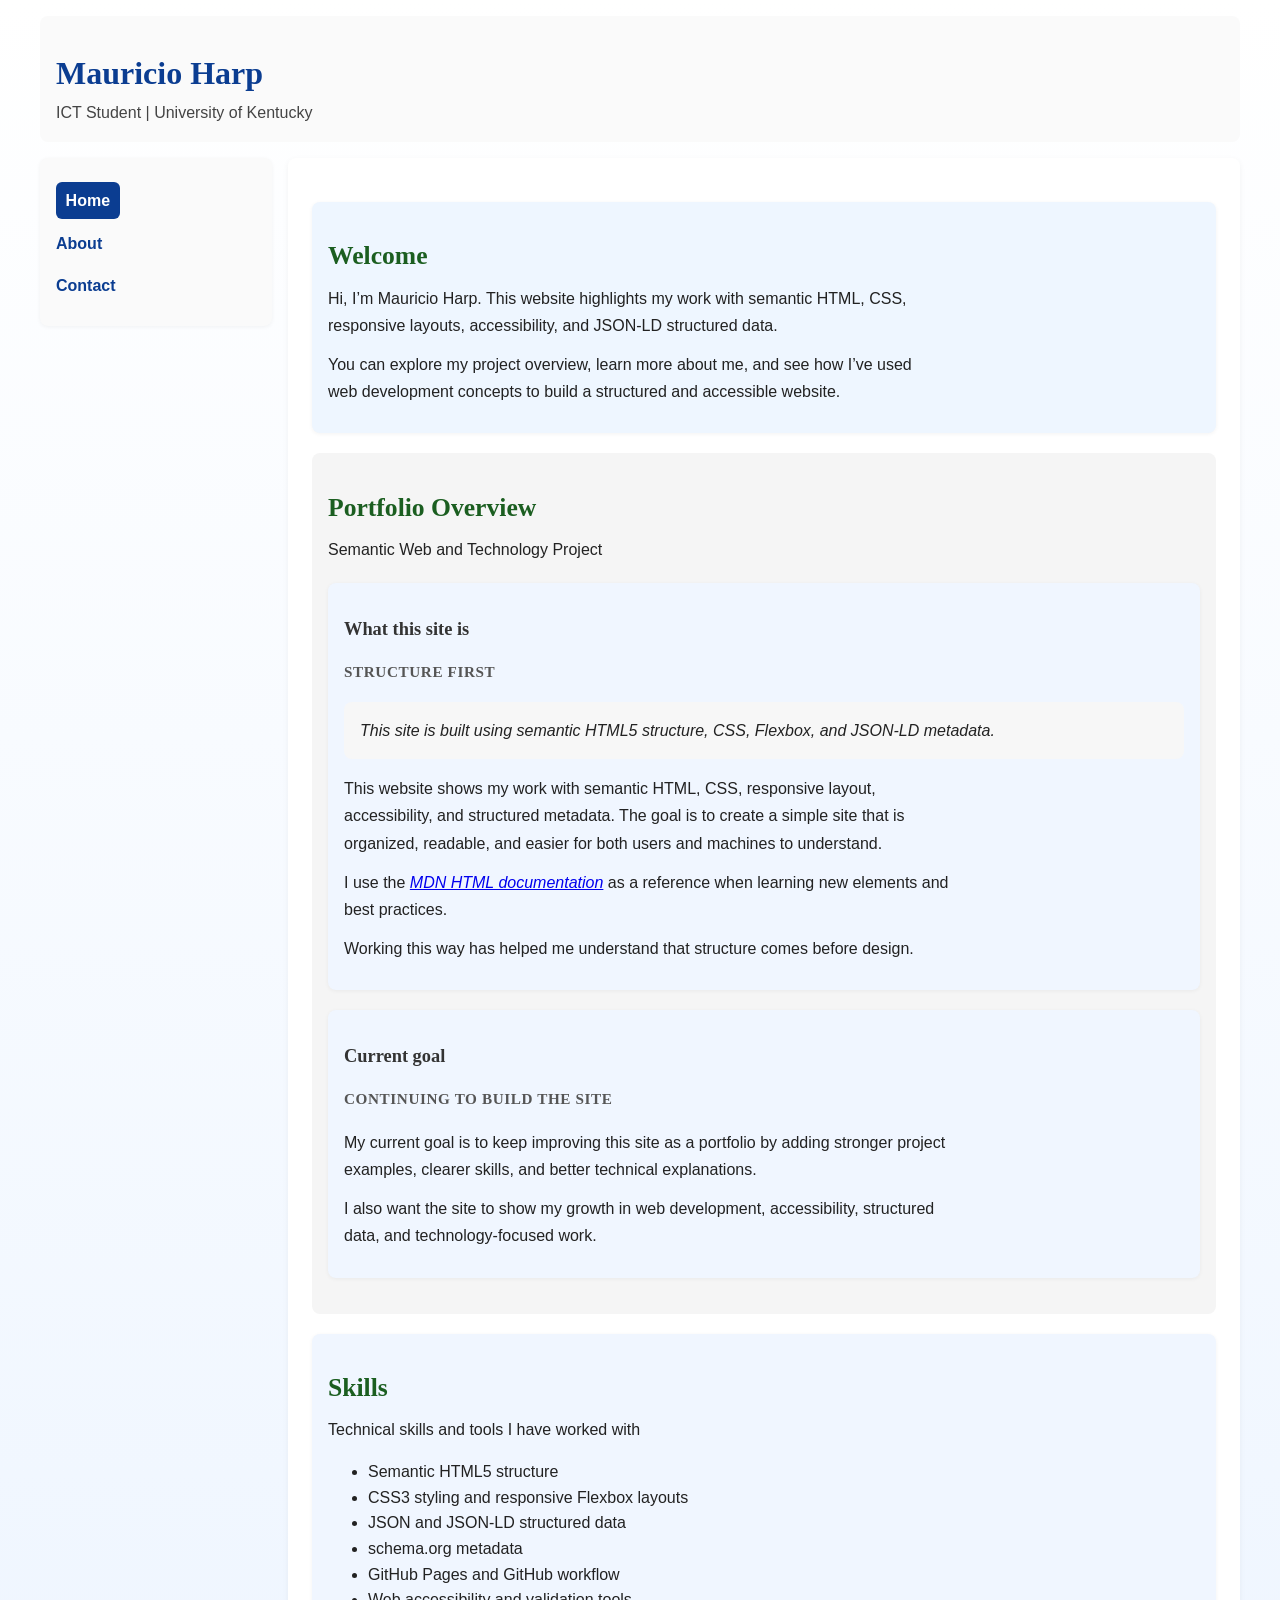
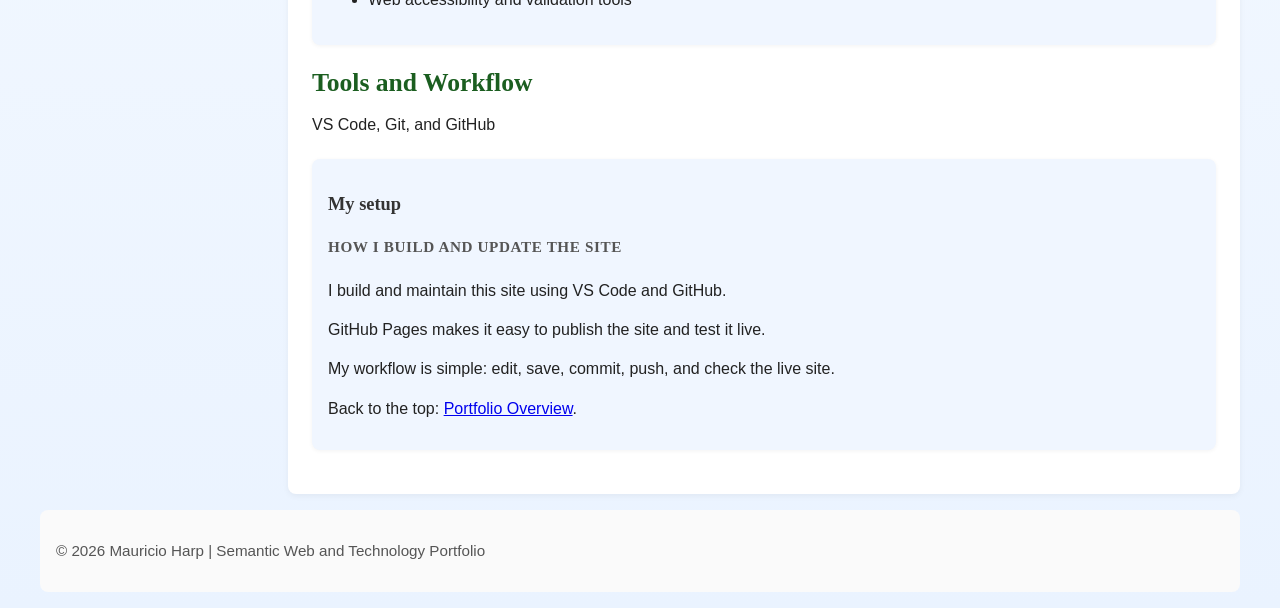
==== commit 98a8a783: "Updated portfolio layout and contact information" ====
--- a/index.html
+++ b/index.html
@@ -1,62 +1,60 @@
 <!DOCTYPE html>
 <html lang="en">
 <head>
-    <title>Mauricio Harp | ICT 420 Website</title>
+    <title>Mauricio Harp | Technology Portfolio</title>
     <meta charset="utf-8">
     <meta name="viewport" content="width=device-width, initial-scale=1.0">
     <meta name="author" content="Mauricio Harp">
-    <meta name="description" content="A semantic web development project site for ICT 420.">
-    <meta name="keywords" content="semantic web, HTML5, CSS3, JSON-LD, schema.org, ICT 420">
+    <meta name="description" content="A technology portfolio website focused on semantic HTML, CSS, responsive layouts, accessibility, and JSON-LD structured data.">
+    <meta name="keywords" content="technology portfolio, HTML5, CSS3, JSON-LD, schema.org, accessibility, responsive web design">
     <link rel="stylesheet" href="css/style.css">
 
     <script type="application/ld+json">
     {
       "@context": "https://schema.org",
       "@type": "WebPage",
-      "name": "Mauricio Harp | ICT 420 Website",
-      "description": "A semantic web development project site for ICT 420 focused on learning HTML, CSS, and structured data.",
+      "name": "Mauricio Harp | Technology Portfolio",
+      "description": "A technology portfolio website focused on semantic HTML, CSS, responsive layouts, accessibility, and JSON-LD structured data.",
       "author": {
         "@type": "Person",
         "name": "Mauricio Harp"
       },
       "mainEntity": {
         "@type": "CreativeWork",
-        "name": "ICT 420 Website Project",
-        "description": "A student project focused on semantic HTML structure, accessibility, and web development learning."
+        "name": "Semantic Web Portfolio Project",
+        "description": "A portfolio project focused on semantic HTML structure, accessibility, responsive design, and structured metadata."
       },
       "keywords": [
-        "semantic web",
         "HTML5",
         "CSS3",
+        "Flexbox",
         "JSON-LD",
         "schema.org",
-        "ICT 420"
+        "web accessibility",
+        "responsive web design"
       ],
       "about": [
-        "Semantic Web Development",
+        "semantic web development",
         "website structure",
-        "accessibility"
+        "accessibility",
+        "structured metadata"
       ],
       "hasPart": [
         {
           "@type": "WebPageElement",
-          "name": "What this site is"
+          "name": "Welcome"
         },
         {
           "@type": "WebPageElement",
-          "name": "Current goal"
+          "name": "Portfolio Overview"
         },
         {
           "@type": "WebPageElement",
-          "name": "What I will add later"
+          "name": "Skills"
         },
         {
           "@type": "WebPageElement",
           "name": "Tools and Workflow"
-        },
-        {
-          "@type": "WebPageElement",
-          "name": "Box Sizing Demo"
         }
       ]
     }
@@ -78,24 +76,22 @@
     </nav>
 
     <main>
-
-        <!-- NEW INTRO SECTION -->
         <section class="intro">
             <h2>Welcome</h2>
             <p>
-                Hi, I’m Mauricio Harp. This website is part of my ICT 420 coursework and shows what I’m learning
-                about semantic HTML, CSS, responsive layouts, and JSON-LD.
+                Hi, I’m Mauricio Harp. This website highlights my work with semantic HTML, CSS,
+                responsive layouts, accessibility, and JSON-LD structured data.
             </p>
             <p>
-                You can explore the project overview, learn more about me, and see how I’m building and improving
-                this site throughout the semester.
+                You can explore my project overview, learn more about me, and see how I’ve used
+                web development concepts to build a structured and accessible website.
             </p>
         </section>
 
         <article id="overview">
             <header>
-                <h2>Project Overview</h2>
-                <p>Semantic Web Development</p>
+                <h2>Portfolio Overview</h2>
+                <p>Semantic Web and Technology Project</p>
             </header>
 
             <section id="what-this-site-is">
@@ -104,36 +100,18 @@
                     <h4>Structure first</h4>
                 </header>
 
-                <figure>
-                    <picture>
-                        <source srcset="media/dog-small.jpg" media="(max-width: 672px)">
-                        <source srcset="media/dog-large.jpg" media="(min-width: 673px)">
-                        <img src="media/dog-large.jpg" alt="My dog lying on a hardwood floor in sunlight">
-                    </picture>
-                    <figcaption>My dog relaxing at home.</figcaption>
-                </figure>
-
-                <aside>This site is being built step-by-step using semantic HTML5 structure.</aside>
+                <aside>This site is built using semantic HTML5 structure, CSS, Flexbox, and JSON-LD metadata.</aside>
 
                 <p>
-                    This website is part of my ICT 420 course where we are learning how to structure web pages using semantic HTML.
-                    The goal of this project is to build a simple site that shows what I’m learning throughout the semester while
-                    focusing on clear structure and meaningful elements before worrying about design.
-                </p>
-
-                <p>
-                    Jump to my <a href="#current-goal">current goal</a> section on this page.
+                    This website shows my work with semantic HTML, CSS, responsive layout, accessibility,
+                    and structured metadata. The goal is to create a simple site that is organized,
+                    readable, and easier for both users and machines to understand.
                 </p>
 
                 <p>
                     I use the
                     <a href="https://developer.mozilla.org/en-US/docs/Web/HTML"><cite>MDN HTML documentation</cite></a>
-                    as a reference when I’m learning new elements and best practices.
-                </p>
-
-                <p>
-                    Right now I’m mainly practicing how to organize a page with headers, sections, navigation, and other semantic
-                    elements so the content is easy to follow.
+                    as a reference when learning new elements and best practices.
                 </p>
 
                 <p>
@@ -144,33 +122,36 @@
             <section id="current-goal">
                 <header>
                     <h3>Current goal</h3>
-                    <h4>Consistency across pages</h4>
+                    <h4>Continuing to build the site</h4>
                 </header>
 
                 <p>
-                    My current goal is to keep the site organized and consistent across all three pages.
+                    My current goal is to keep improving this site as a portfolio by adding stronger
+                    project examples, clearer skills, and better technical explanations.
                 </p>
 
                 <p>
-                    I’m also focusing on keeping the headings in a logical order so the outline of each page makes sense.
-                </p>
-            </section>
-
-            <section id="future-plans">
-                <header>
-                    <h3>What I will add later</h3>
-                    <h4>Content and metadata</h4>
-                </header>
-
-                <p>
-                    Later in the semester I plan to expand this site by adding more content and a small portfolio section.
-                </p>
-
-                <p>
-                    I will also continue improving metadata as we learn more about structured data.
+                    I also want the site to show my growth in web development, accessibility,
+                    structured data, and technology-focused work.
                 </p>
             </section>
         </article>
+
+        <section id="skills">
+            <header>
+                <h2>Skills</h2>
+                <p>Technical skills and tools I have worked with</p>
+            </header>
+
+            <ul>
+                <li>Semantic HTML5 structure</li>
+                <li>CSS3 styling and responsive Flexbox layouts</li>
+                <li>JSON and JSON-LD structured data</li>
+                <li>schema.org metadata</li>
+                <li>GitHub Pages and GitHub workflow</li>
+                <li>Web accessibility and validation tools</li>
+            </ul>
+        </section>
 
         <article id="setup">
             <header>
@@ -181,11 +162,11 @@
             <section id="my-setup">
                 <header>
                     <h3>My setup</h3>
-                    <h4>How I’m building the site</h4>
+                    <h4>How I build and update the site</h4>
                 </header>
 
                 <p>
-                    I’m building this site using VS Code and GitHub.
+                    I build and maintain this site using VS Code and GitHub.
                 </p>
 
                 <p>
@@ -193,38 +174,18 @@
                 </p>
 
                 <p>
-                    My workflow is simple: edit, save, commit, push, and check the site.
+                    My workflow is simple: edit, save, commit, push, and check the live site.
                 </p>
 
                 <p>
-                    Back to the top: <a href="#overview">Project Overview</a>.
+                    Back to the top: <a href="#overview">Portfolio Overview</a>.
                 </p>
             </section>
         </article>
-
-        <section class="box-demo" id="box-demo">
-            <header>
-                <h2>Box Sizing Demo</h2>
-                <p>content-box vs border-box</p>
-            </header>
-
-            <div class="box-parent">
-                <p><strong>Parent box</strong> (fixed width)</p>
-
-                <div class="box-child-default">
-                    Child (default sizing). width: 100% + padding can overflow.
-                </div>
-
-                <div class="box-child-borderbox">
-                    Child (border-box). width: 100% includes padding, so it fits.
-                </div>
-            </div>
-        </section>
-
     </main>
 
     <footer>
-        <p>&copy; 2026 Mauricio Harp | ICT 420 Semantic Web Development Project</p>
+        <p>&copy; 2026 Mauricio Harp | Semantic Web and Technology Portfolio</p>
     </footer>
 </body>
 </html>
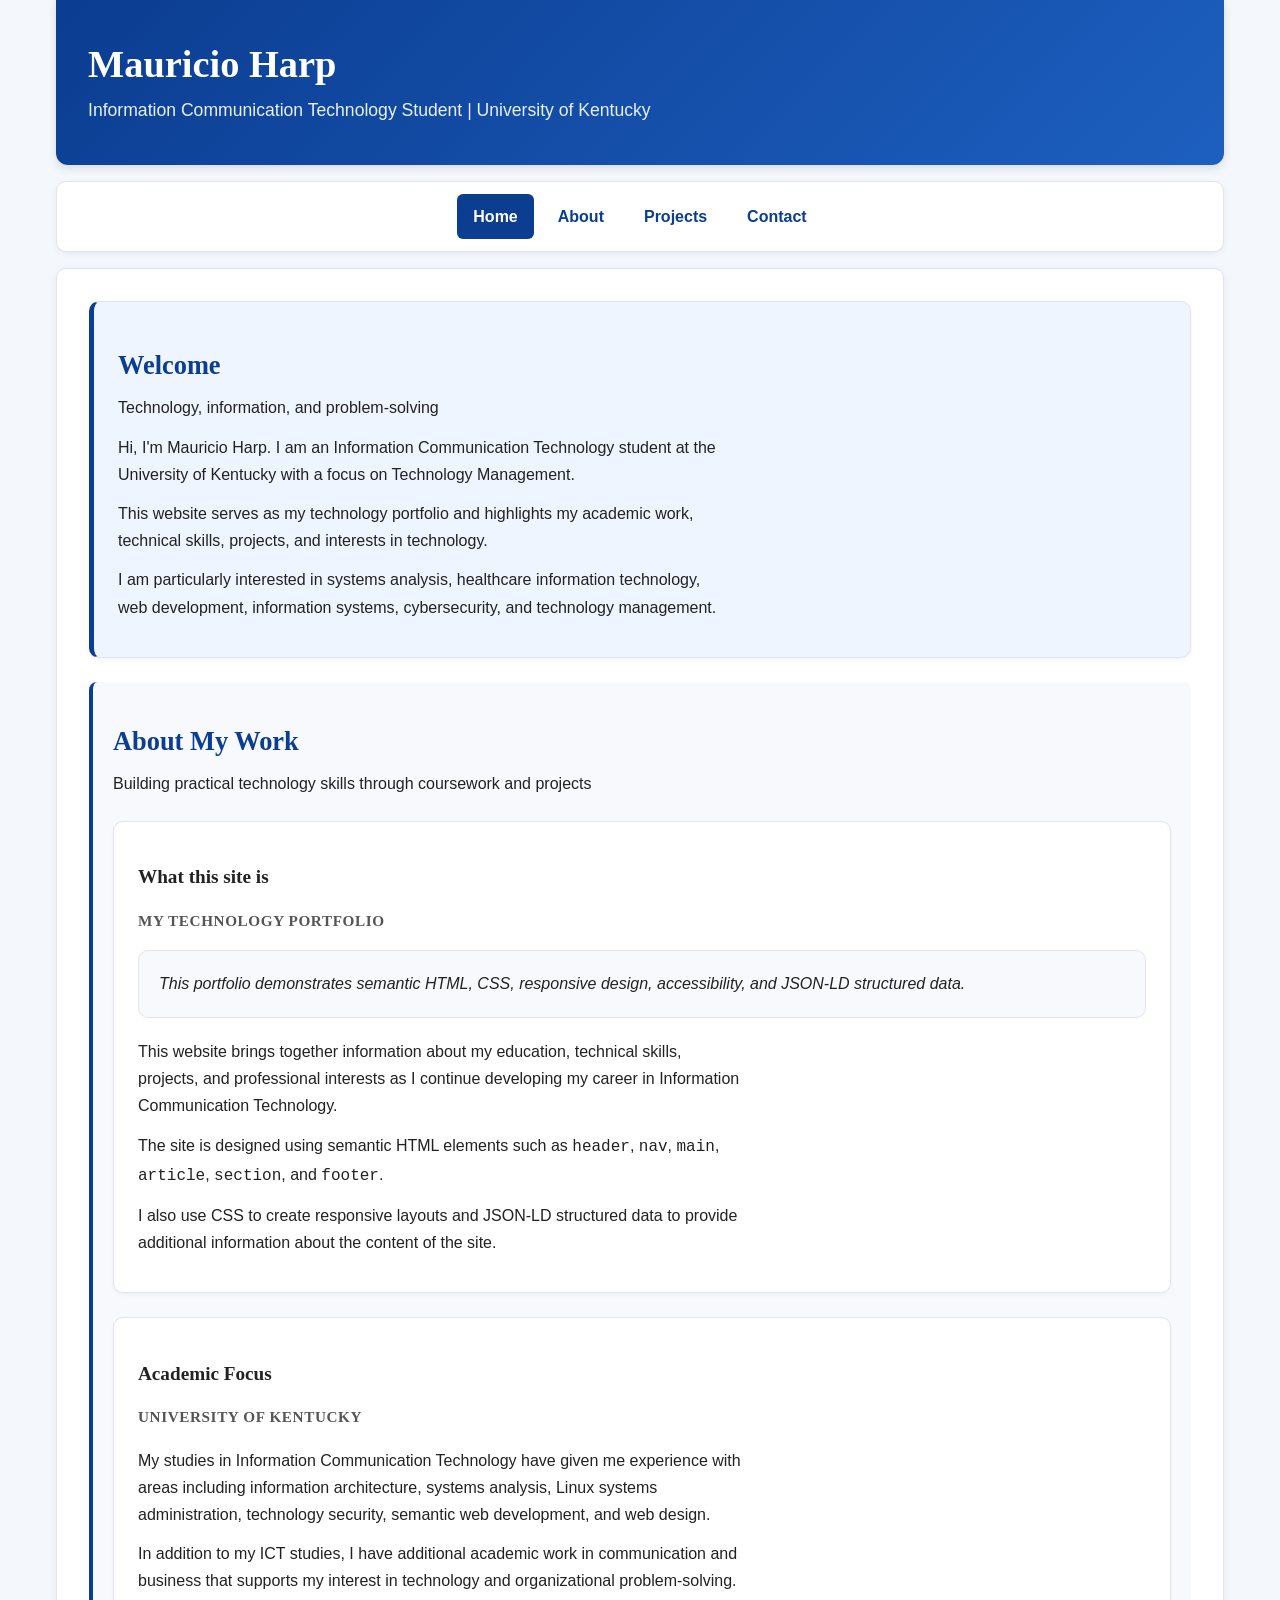
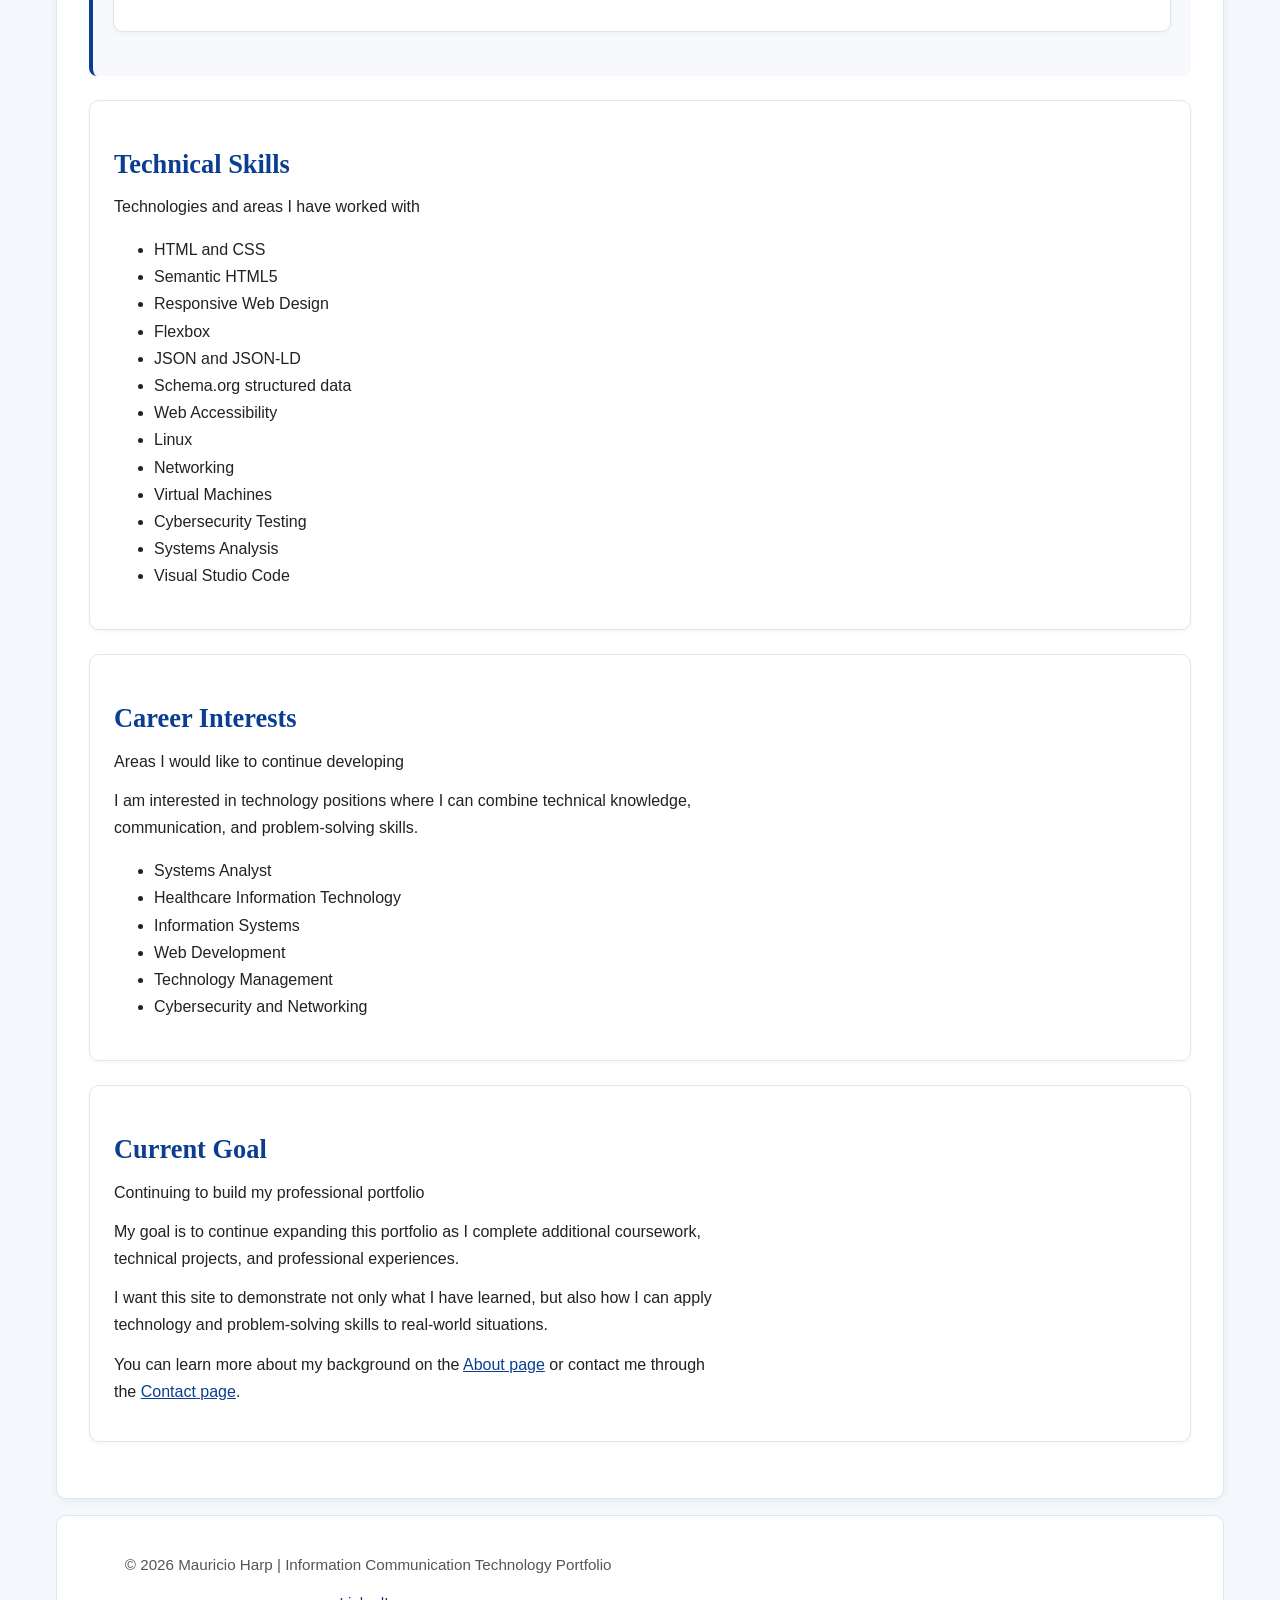
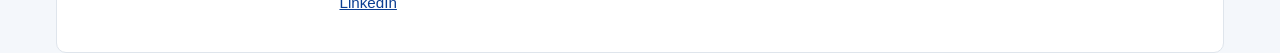
==== commit e088663c: "changed the about, contact, and home pages" ====
--- a/index.html
+++ b/index.html
@@ -5,39 +5,59 @@
     <meta charset="utf-8">
     <meta name="viewport" content="width=device-width, initial-scale=1.0">
     <meta name="author" content="Mauricio Harp">
-    <meta name="description" content="A technology portfolio website focused on semantic HTML, CSS, responsive layouts, accessibility, and JSON-LD structured data.">
-    <meta name="keywords" content="technology portfolio, HTML5, CSS3, JSON-LD, schema.org, accessibility, responsive web design">
+    <meta name="description" content="Mauricio Harp's Information Communication Technology portfolio featuring academic work, technical skills, web development, accessibility, and semantic web development.">
+    <meta name="keywords" content="Mauricio Harp, ICT student, University of Kentucky, technology portfolio, web development, semantic HTML, CSS, accessibility, systems analysis">
     <link rel="stylesheet" href="css/style.css">
-
     <script type="application/ld+json">
     {
       "@context": "https://schema.org",
       "@type": "WebPage",
       "name": "Mauricio Harp | Technology Portfolio",
-      "description": "A technology portfolio website focused on semantic HTML, CSS, responsive layouts, accessibility, and JSON-LD structured data.",
+      "description": "Mauricio Harp's Information Communication Technology portfolio featuring academic work, technical skills, web development, accessibility, and semantic web development.",
       "author": {
         "@type": "Person",
-        "name": "Mauricio Harp"
+        "name": "Mauricio Harp",
+        "affiliation": {
+          "@type": "CollegeOrUniversity",
+          "name": "University of Kentucky"
+        },
+        "knowsAbout": [
+          "Information Communication Technology",
+          "Technology Management",
+          "Web Development",
+          "Semantic HTML",
+          "CSS",
+          "Responsive Web Design",
+          "Accessibility",
+          "Systems Analysis",
+          "Cybersecurity",
+          "Networking",
+          "JSON-LD"
+        ]
       },
       "mainEntity": {
         "@type": "CreativeWork",
-        "name": "Semantic Web Portfolio Project",
-        "description": "A portfolio project focused on semantic HTML structure, accessibility, responsive design, and structured metadata."
+        "name": "Mauricio Harp Technology Portfolio",
+        "description": "A professional portfolio showcasing academic work, technical skills, projects, and interests in Information Communication Technology."
       },
       "keywords": [
-        "HTML5",
-        "CSS3",
-        "Flexbox",
-        "JSON-LD",
-        "schema.org",
-        "web accessibility",
-        "responsive web design"
+        "Information Communication Technology",
+        "Technology Management",
+        "Web Development",
+        "Semantic HTML",
+        "CSS",
+        "Accessibility",
+        "Systems Analysis",
+        "Cybersecurity",
+        "JSON-LD"
       ],
       "about": [
-        "semantic web development",
-        "website structure",
-        "accessibility",
-        "structured metadata"
+        "Information Communication Technology",
+        "Technology Management",
+        "Web Development",
+        "Systems Analysis",
+        "Accessibility",
+        "Semantic Web Development"
       ],
       "hasPart": [
         {
@@ -46,146 +66,172 @@
         },
         {
           "@type": "WebPageElement",
-          "name": "Portfolio Overview"
-        },
-        {
-          "@type": "WebPageElement",
-          "name": "Skills"
-        },
-        {
-          "@type": "WebPageElement",
-          "name": "Tools and Workflow"
+          "name": "About My Work"
+        },
+        {
+          "@type": "WebPageElement",
+          "name": "Technical Skills"
+        },
+        {
+          "@type": "WebPageElement",
+          "name": "Career Interests"
         }
       ]
     }
     </script>
 </head>
-
 <body>
     <header>
         <h1>Mauricio Harp</h1>
-        <p class="site-tagline">ICT Student | University of Kentucky</p>
+        <p class="site-tagline">Information Communication Technology Student | University of Kentucky</p>
     </header>
-
-    <nav>
+    <nav aria-label="Main navigation">
         <ul>
             <li><a href="index.html" aria-current="page">Home</a></li>
             <li><a href="about.html">About</a></li>
+            <li><a href="projects.html">Projects</a></li>
             <li><a href="contact.html">Contact</a></li>
         </ul>
     </nav>
-
     <main>
         <section class="intro">
-            <h2>Welcome</h2>
-            <p>
-                Hi, I’m Mauricio Harp. This website highlights my work with semantic HTML, CSS,
-                responsive layouts, accessibility, and JSON-LD structured data.
-            </p>
-            <p>
-                You can explore my project overview, learn more about me, and see how I’ve used
-                web development concepts to build a structured and accessible website.
-            </p>
-        </section>
-
+            <header>
+                <h2>Welcome</h2>
+                <p>Technology, information, and problem-solving</p>
+            </header>
+            <p>
+                Hi, I'm Mauricio Harp. I am an Information Communication Technology
+                student at the University of Kentucky with a focus on Technology Management.
+            </p>
+            <p>
+                This website serves as my technology portfolio and highlights my academic
+                work, technical skills, projects, and interests in technology.
+            </p>
+            <p>
+                I am particularly interested in systems analysis, healthcare information
+                technology, web development, information systems, cybersecurity, and
+                technology management.
+            </p>
+        </section>
         <article id="overview">
             <header>
-                <h2>Portfolio Overview</h2>
-                <p>Semantic Web and Technology Project</p>
-            </header>
-
+                <h2>About My Work</h2>
+                <p>Building practical technology skills through coursework and projects</p>
+            </header>
             <section id="what-this-site-is">
                 <header>
                     <h3>What this site is</h3>
-                    <h4>Structure first</h4>
+                    <h4>My technology portfolio</h4>
                 </header>
-
-                <aside>This site is built using semantic HTML5 structure, CSS, Flexbox, and JSON-LD metadata.</aside>
-
-                <p>
-                    This website shows my work with semantic HTML, CSS, responsive layout, accessibility,
-                    and structured metadata. The goal is to create a simple site that is organized,
-                    readable, and easier for both users and machines to understand.
-                </p>
-
-                <p>
-                    I use the
-                    <a href="https://developer.mozilla.org/en-US/docs/Web/HTML"><cite>MDN HTML documentation</cite></a>
-                    as a reference when learning new elements and best practices.
-                </p>
-
-                <p>
-                    Working this way has helped me understand that structure comes before design.
+                <aside>
+                    This portfolio demonstrates semantic HTML, CSS, responsive design,
+                    accessibility, and JSON-LD structured data.
+                </aside>
+                <p>
+                    This website brings together information about my education,
+                    technical skills, projects, and professional interests as I continue
+                    developing my career in Information Communication Technology.
+                </p>
+                <p>
+                    The site is designed using semantic HTML elements such as
+                    <code>header</code>, <code>nav</code>, <code>main</code>,
+                    <code>article</code>, <code>section</code>, and <code>footer</code>.
+                </p>
+                <p>
+                    I also use CSS to create responsive layouts and JSON-LD structured
+                    data to provide additional information about the content of the site.
                 </p>
             </section>
-
-            <section id="current-goal">
+            <section id="academic-focus">
                 <header>
-                    <h3>Current goal</h3>
-                    <h4>Continuing to build the site</h4>
+                    <h3>Academic Focus</h3>
+                    <h4>University of Kentucky</h4>
                 </header>
-
-                <p>
-                    My current goal is to keep improving this site as a portfolio by adding stronger
-                    project examples, clearer skills, and better technical explanations.
-                </p>
-
-                <p>
-                    I also want the site to show my growth in web development, accessibility,
-                    structured data, and technology-focused work.
+                <p>
+                    My studies in Information Communication Technology have given me
+                    experience with areas including information architecture, systems
+                    analysis, Linux systems administration, technology security,
+                    semantic web development, and web design.
+                </p>
+                <p>
+                    In addition to my ICT studies, I have additional academic work in
+                    communication and business that supports my interest in technology
+                    and organizational problem-solving.
                 </p>
             </section>
         </article>
-
         <section id="skills">
             <header>
-                <h2>Skills</h2>
-                <p>Technical skills and tools I have worked with</p>
-            </header>
-
+                <h2>Technical Skills</h2>
+                <p>Technologies and areas I have worked with</p>
+            </header>
             <ul>
-                <li>Semantic HTML5 structure</li>
-                <li>CSS3 styling and responsive Flexbox layouts</li>
-                <li>JSON and JSON-LD structured data</li>
-                <li>schema.org metadata</li>
-                <li>GitHub Pages and GitHub workflow</li>
-                <li>Web accessibility and validation tools</li>
+                <li>HTML and CSS</li>
+                <li>Semantic HTML5</li>
+                <li>Responsive Web Design</li>
+                <li>Flexbox</li>
+                <li>JSON and JSON-LD</li>
+                <li>Schema.org structured data</li>
+                <li>Web Accessibility</li>
+                <li>Linux</li>
+                <li>Networking</li>
+                <li>Virtual Machines</li>
+                <li>Cybersecurity Testing</li>
+                <li>Systems Analysis</li>
+                <li>Visual Studio Code</li>
             </ul>
         </section>
-
-        <article id="setup">
-            <header>
-                <h2>Tools and Workflow</h2>
-                <p>VS Code, Git, and GitHub</p>
-            </header>
-
-            <section id="my-setup">
-                <header>
-                    <h3>My setup</h3>
-                    <h4>How I build and update the site</h4>
-                </header>
-
-                <p>
-                    I build and maintain this site using VS Code and GitHub.
-                </p>
-
-                <p>
-                    GitHub Pages makes it easy to publish the site and test it live.
-                </p>
-
-                <p>
-                    My workflow is simple: edit, save, commit, push, and check the live site.
-                </p>
-
-                <p>
-                    Back to the top: <a href="#overview">Portfolio Overview</a>.
-                </p>
-            </section>
-        </article>
+        <section id="career-interests">
+            <header>
+                <h2>Career Interests</h2>
+                <p>Areas I would like to continue developing</p>
+            </header>
+            <p>
+                I am interested in technology positions where I can combine technical
+                knowledge, communication, and problem-solving skills.
+            </p>
+            <ul>
+                <li>Systems Analyst</li>
+                <li>Healthcare Information Technology</li>
+                <li>Information Systems</li>
+                <li>Web Development</li>
+                <li>Technology Management</li>
+                <li>Cybersecurity and Networking</li>
+            </ul>
+        </section>
+        <section id="current-goal">
+            <header>
+                <h2>Current Goal</h2>
+                <p>Continuing to build my professional portfolio</p>
+            </header>
+            <p>
+                My goal is to continue expanding this portfolio as I complete additional
+                coursework, technical projects, and professional experiences.
+            </p>
+            <p>
+                I want this site to demonstrate not only what I have learned, but also
+                how I can apply technology and problem-solving skills to real-world
+                situations.
+            </p>
+            <p>
+                You can learn more about my background on the
+                <a href="about.html">About page</a>
+                or contact me through the
+                <a href="contact.html">Contact page</a>.
+            </p>
+        </section>
     </main>
-
     <footer>
-        <p>&copy; 2026 Mauricio Harp | Semantic Web and Technology Portfolio</p>
+        <p>
+            &copy; 2026 Mauricio Harp | Information Communication Technology Portfolio
+        </p>
+        <p>
+            <a href="https://www.linkedin.com/in/mauricioharp/"
+               target="_blank"
+               rel="noopener noreferrer">
+                LinkedIn
+            </a>
+        </p>
     </footer>
 </body>
 </html>
--- a/css/style.css
+++ b/css/style.css
@@ -1,27 +1,51 @@
 /* =========================
    Base document styles
    ========================= */
+
+* {
+  box-sizing: border-box;
+}
 
 html {
   font-size: 100%;
-  background: linear-gradient(to bottom, #ffffff, #eaf3ff);
+  scroll-behavior: smooth;
+  background-color: #f4f7fb;
 }
 
 body {
-  background-color: transparent;
+  margin: 0 auto;
+  max-width: 1200px;
+  padding: 0 1rem;
+  background-color: #f4f7fb;
   color: #222222;
   font-family: Arial, Helvetica, sans-serif;
   font-size: 1rem;
   line-height: 1.6;
-  text-align: left;
-  display: flex;
-  flex-flow: row wrap;
-  align-items: flex-start;
-  justify-content: flex-start;
-  gap: 1rem;
-  max-width: 1200px;
-  margin: 0 auto;
-  padding: 1rem;
+}
+
+/* =========================
+   Header
+   ========================= */
+
+body > header {
+  padding: 2.5rem 2rem;
+  margin-bottom: 1rem;
+  background: linear-gradient(135deg, #0b3d91, #1d5fbf);
+  color: #ffffff;
+  border-radius: 0 0 12px 12px;
+  box-shadow: 0 3px 10px rgba(0, 0, 0, 0.12);
+}
+
+body > header h1 {
+  margin: 0;
+  color: #ffffff;
+  font-size: 2.4rem;
+}
+
+.site-tagline {
+  margin: 0.35rem 0 0;
+  color: #e8f0ff;
+  font-size: 1.1rem;
 }
 
 /* =========================
@@ -40,20 +64,17 @@
   color: #0b3d91;
   font-size: 2rem;
   font-weight: 700;
-  margin-bottom: 0.25rem;
 }
 
 h2 {
-  color: #1b5e20;
-  font-size: 1.6rem;
-  font-weight: 700;
+  color: #0b3d91;
+  font-size: 1.65rem;
   margin-bottom: 0.75rem;
 }
 
 h3 {
-  color: #333333;
-  font-size: 1.15rem;
-  font-weight: 700;
+  color: #222222;
+  font-size: 1.2rem;
 }
 
 h4 {
@@ -64,103 +85,95 @@
   letter-spacing: 0.04em;
 }
 
-.site-tagline {
-  margin: 0.25rem 0 0;
-  color: #444444;
-  font-size: 1rem;
-}
-
 /* =========================
    Navigation
    ========================= */
 
 nav {
+  width: 100%;
+  max-width: none;
+  min-width: 0;
+  margin-bottom: 1rem;
+  padding: 0.75rem 1rem;
+  background-color: #ffffff;
+  border: 1px solid #dfe5ec;
+  border-radius: 10px;
+  box-shadow: 0 2px 6px rgba(0, 0, 0, 0.06);
+}
+
+nav ul {
   display: flex;
-  flex-direction: column;
-  flex: 1 1 200px;
-  max-width: 200px;
-  min-width: 160px;
-  padding: 1rem;
-  background-color: #fafafa;
-  border-radius: 8px;
-  box-shadow: 0 1px 4px rgba(0, 0, 0, 0.05);
-}
-
-nav ul {
-  list-style-type: none;
-  padding-left: 0;
+  flex-wrap: wrap;
+  justify-content: center;
+  align-items: center;
+  gap: 0.5rem;
+  list-style: none;
   margin: 0;
+  padding: 0;
 }
 
 nav li {
-  margin: 0.5rem 0;
+  margin: 0;
 }
 
 nav ul li a {
-  display: inline-block;
+  display: block;
+  padding: 0.55rem 1rem;
   color: #0b3d91;
   text-decoration: none;
   font-weight: 600;
-  padding: 0.25rem 0;
+  border-radius: 6px;
+  transition: background-color 0.2s ease, color 0.2s ease;
 }
 
 nav ul li a:hover {
-  color: #1b5e20;
-  text-decoration: underline;
+  color: #ffffff;
+  background-color: #0b3d91;
+  text-decoration: none;
 }
 
 nav ul li a:focus {
-  outline: 2px solid #1b5e20;
+  outline: 2px solid #0b3d91;
   outline-offset: 2px;
 }
 
 nav a[aria-current="page"] {
   color: #ffffff;
   background-color: #0b3d91;
-  padding: 0.35rem 0.6rem;
+  padding: 0.55rem 1rem;
   border-radius: 6px;
 }
 
 /* =========================
-   Main layout
-   ========================= */
-
-body > header {
-  flex: 1 1 100%;
-  padding: 1rem;
-  background-color: #fafafa;
-  border-radius: 8px;
-}
+   Main content
+   ========================= */
 
 main {
-  flex: 3 1 700px;
-  min-width: 0;
+  width: 100%;
   margin: 0;
+  padding: 2rem;
+  background-color: #ffffff;
+  border: 1px solid #dfe5ec;
+  border-radius: 10px;
+  box-shadow: 0 2px 8px rgba(0, 0, 0, 0.06);
+}
+
+section {
+  margin: 1.5rem 0;
   padding: 1.5rem;
   background-color: #ffffff;
-  border-radius: 8px;
-  box-shadow: 0 2px 6px rgba(0, 0, 0, 0.05);
-}
-
-body > footer {
-  flex: 1 1 100%;
-  padding: 1rem;
-  background-color: #fafafa;
-  border-radius: 8px;
-  font-size: 0.95rem;
-  color: #555555;
-}
-
-section {
-  margin: 1.25rem 0;
-  padding: 1rem;
-  background-color: #f0f6ff;
-  border-radius: 8px;
-  box-shadow: 0 1px 4px rgba(0, 0, 0, 0.05);
+  border: 1px solid #e1e6ed;
+  border-radius: 10px;
+  box-shadow: 0 2px 5px rgba(0, 0, 0, 0.04);
+}
+
+section:first-child {
+  margin-top: 0;
 }
 
 .intro {
-  background-color: #eef6ff;
+  background-color: #eef5ff;
+  border-left: 5px solid #0b3d91;
 }
 
 /* =========================
@@ -168,17 +181,23 @@
    ========================= */
 
 p {
+  max-width: 68ch;
   margin: 0.75rem 0;
   line-height: 1.7;
-  max-width: 68ch;
-}
-
-aside,
-figure {
-  margin: 1rem 0;
-  padding: 1rem;
-  background-color: #f7f7f7;
-  border-radius: 8px;
+}
+
+strong {
+  font-weight: 700;
+}
+
+em,
+cite,
+i {
+  font-style: italic;
+}
+
+b {
+  font-weight: 700;
 }
 
 address {
@@ -186,38 +205,79 @@
   color: #222222;
 }
 
+/* =========================
+   Links
+   ========================= */
+
+a {
+  color: #0b3d91;
+}
+
+a:hover {
+  color: #08306f;
+}
+
+/* =========================
+   Aside and Figures
+   ========================= */
+
+aside,
+figure {
+  margin: 1.25rem 0;
+  padding: 1.25rem;
+  background-color: #f7f9fc;
+  border: 1px solid #e1e6ed;
+  border-radius: 10px;
+}
+
+aside {
+  font-style: italic;
+}
+
+figure {
+  width: 100%;
+  max-width: 700px;
+}
+
+figure img {
+  display: block;
+  width: 100%;
+  max-width: 600px;
+  height: auto;
+  margin: 0 auto;
+  border-radius: 10px;
+  box-shadow: 0 3px 8px rgba(0, 0, 0, 0.1);
+}
+
+figcaption {
+  margin-top: 0.6rem;
+  font-size: 0.95rem;
+  font-style: italic;
+  text-align: center;
+}
+
+/* =========================
+   Overview
+   ========================= */
+
 #overview {
-  background-color: #f5f5f5;
-  padding: 1rem;
+  padding: 1.25rem;
+  background-color: #f7f9fc;
+  border-left: 4px solid #0b3d91;
   border-radius: 8px;
 }
 
 /* =========================
-   Typography-specific semantic elements
-   ========================= */
-
-strong {
-  font-weight: 700;
-}
-
-em {
-  font-style: italic;
-}
-
-cite {
-  font-style: italic;
-}
-
-i {
-  font-style: italic;
-}
-
-b {
-  font-weight: 700;
-}
-
-/* =========================
-   Code styling
+   Lists
+   ========================= */
+
+ul,
+ol {
+  line-height: 1.7;
+}
+
+/* =========================
+   Code
    ========================= */
 
 code,
@@ -225,41 +285,15 @@
   font-family: "Courier New", Courier, monospace;
 }
 
-/* =========================
-   Images, Lists, Backgrounds
-   ========================= */
-
-figure {
-  width: 100%;
-  max-width: 700px;
-}
-
-figure img {
-  width: 100%;
-  max-width: 600px;
-  height: auto;
-  display: block;
-  border-radius: 12px;
-  box-shadow: 0 2px 6px rgba(0, 0, 0, 0.08);
-}
-
-figcaption {
-  font-style: italic;
-  font-size: 0.95rem;
-  margin-top: 0.5rem;
-}
-
-aside {
-  font-style: italic;
-}
-
-ul,
-ol {
-  line-height: 1.6;
-}
-
-/* =========================
-   Box sizing demo
+pre {
+  overflow-x: auto;
+  padding: 1rem;
+  background-color: #f4f4f4;
+  border-radius: 8px;
+}
+
+/* =========================
+   Box sizing demonstration
    ========================= */
 
 .box-demo {
@@ -288,7 +322,63 @@
 .box-child-borderbox {
   width: 100%;
   padding: 1rem;
-  border: 3px solid #1b5e20;
-  background-color: #e8f5e9;
+  border: 3px solid #0b3d91;
+  background-color: #eef5ff;
   box-sizing: border-box;
+}
+
+/* =========================
+   Footer
+   ========================= */
+
+body > footer {
+  width: 100%;
+  margin-top: 1rem;
+  padding: 1.5rem;
+  background-color: #ffffff;
+  border: 1px solid #dfe5ec;
+  border-radius: 10px;
+  color: #555555;
+  font-size: 0.95rem;
+  text-align: center;
+}
+
+/* =========================
+   Responsive design
+   ========================= */
+
+@media (max-width: 700px) {
+  body {
+    padding: 0 0.75rem;
+  }
+
+  body > header {
+    padding: 2rem 1.25rem;
+    border-radius: 0 0 10px 10px;
+  }
+
+  body > header h1 {
+    font-size: 2rem;
+  }
+
+  nav ul {
+    flex-direction: column;
+    align-items: stretch;
+  }
+
+  nav ul li a {
+    text-align: center;
+  }
+
+  main {
+    padding: 1.25rem;
+  }
+
+  section {
+    padding: 1.1rem;
+  }
+
+  h2 {
+    font-size: 1.45rem;
+  }
 }
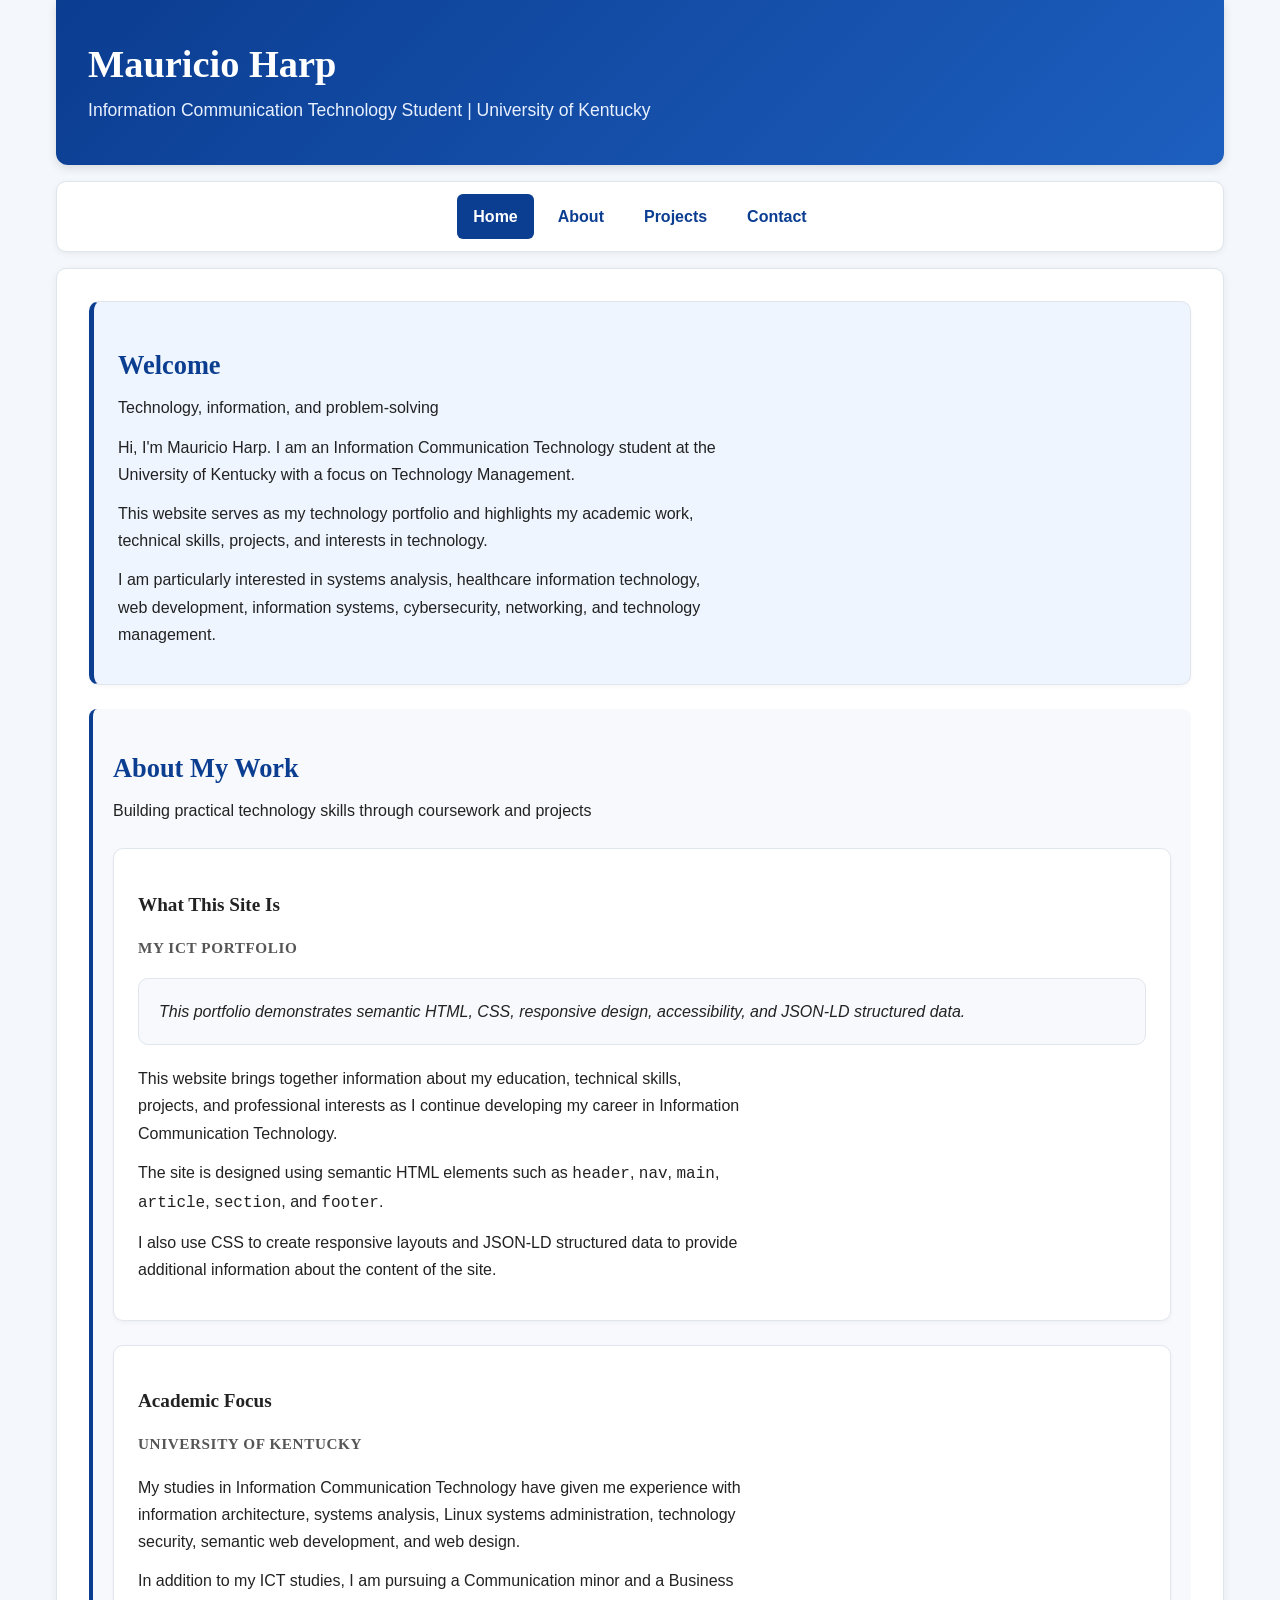
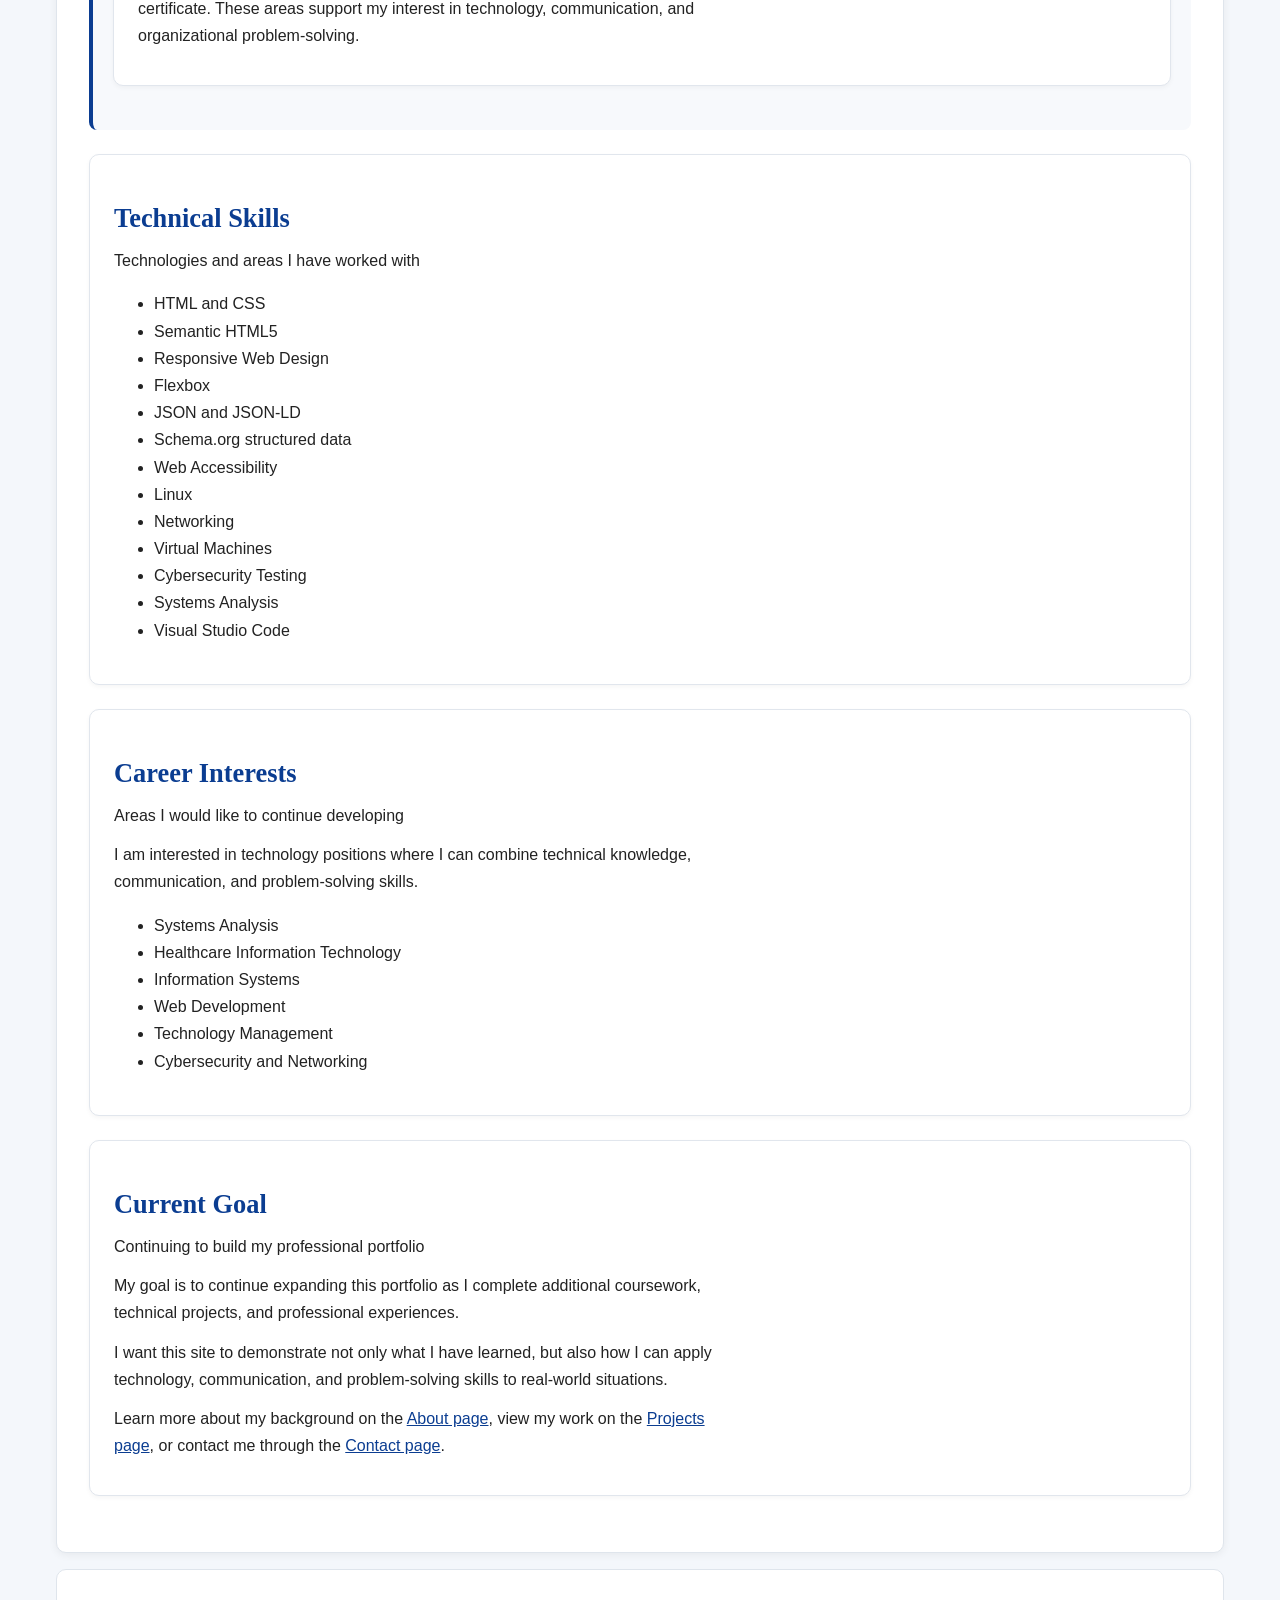
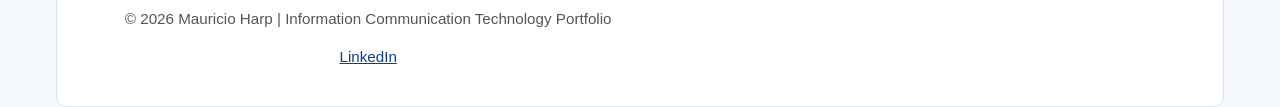
==== commit fbbd47f8: "Fixed all pages and added the page for projects" ====
--- a/index.html
+++ b/index.html
@@ -5,15 +5,15 @@
     <meta charset="utf-8">
     <meta name="viewport" content="width=device-width, initial-scale=1.0">
     <meta name="author" content="Mauricio Harp">
-    <meta name="description" content="Mauricio Harp's Information Communication Technology portfolio featuring academic work, technical skills, web development, accessibility, and semantic web development.">
-    <meta name="keywords" content="Mauricio Harp, ICT student, University of Kentucky, technology portfolio, web development, semantic HTML, CSS, accessibility, systems analysis">
+    <meta name="description" content="Mauricio Harp's Information Communication Technology portfolio featuring academic work, technical skills, projects, web development, accessibility, and semantic web development.">
+    <meta name="keywords" content="Mauricio Harp, ICT student, University of Kentucky, Technology Management, Communication, Business, web development, systems analysis, cybersecurity">
     <link rel="stylesheet" href="css/style.css">
     <script type="application/ld+json">
     {
       "@context": "https://schema.org",
       "@type": "WebPage",
       "name": "Mauricio Harp | Technology Portfolio",
-      "description": "Mauricio Harp's Information Communication Technology portfolio featuring academic work, technical skills, web development, accessibility, and semantic web development.",
+      "description": "Mauricio Harp's Information Communication Technology portfolio featuring academic work, technical skills, projects, web development, accessibility, and semantic web development.",
       "author": {
         "@type": "Person",
         "name": "Mauricio Harp",
@@ -39,51 +39,16 @@
         "@type": "CreativeWork",
         "name": "Mauricio Harp Technology Portfolio",
         "description": "A professional portfolio showcasing academic work, technical skills, projects, and interests in Information Communication Technology."
-      },
-      "keywords": [
-        "Information Communication Technology",
-        "Technology Management",
-        "Web Development",
-        "Semantic HTML",
-        "CSS",
-        "Accessibility",
-        "Systems Analysis",
-        "Cybersecurity",
-        "JSON-LD"
-      ],
-      "about": [
-        "Information Communication Technology",
-        "Technology Management",
-        "Web Development",
-        "Systems Analysis",
-        "Accessibility",
-        "Semantic Web Development"
-      ],
-      "hasPart": [
-        {
-          "@type": "WebPageElement",
-          "name": "Welcome"
-        },
-        {
-          "@type": "WebPageElement",
-          "name": "About My Work"
-        },
-        {
-          "@type": "WebPageElement",
-          "name": "Technical Skills"
-        },
-        {
-          "@type": "WebPageElement",
-          "name": "Career Interests"
-        }
-      ]
+      }
     }
     </script>
 </head>
 <body>
     <header>
         <h1>Mauricio Harp</h1>
-        <p class="site-tagline">Information Communication Technology Student | University of Kentucky</p>
+        <p class="site-tagline">
+            Information Communication Technology Student | University of Kentucky
+        </p>
     </header>
     <nav aria-label="Main navigation">
         <ul>
@@ -109,8 +74,8 @@
             </p>
             <p>
                 I am particularly interested in systems analysis, healthcare information
-                technology, web development, information systems, cybersecurity, and
-                technology management.
+                technology, web development, information systems, cybersecurity,
+                networking, and technology management.
             </p>
         </section>
         <article id="overview">
@@ -120,8 +85,8 @@
             </header>
             <section id="what-this-site-is">
                 <header>
-                    <h3>What this site is</h3>
-                    <h4>My technology portfolio</h4>
+                    <h3>What This Site Is</h3>
+                    <h4>My ICT portfolio</h4>
                 </header>
                 <aside>
                     This portfolio demonstrates semantic HTML, CSS, responsive design,
@@ -149,14 +114,14 @@
                 </header>
                 <p>
                     My studies in Information Communication Technology have given me
-                    experience with areas including information architecture, systems
-                    analysis, Linux systems administration, technology security,
-                    semantic web development, and web design.
-                </p>
-                <p>
-                    In addition to my ICT studies, I have additional academic work in
-                    communication and business that supports my interest in technology
-                    and organizational problem-solving.
+                    experience with information architecture, systems analysis,
+                    Linux systems administration, technology security, semantic web
+                    development, and web design.
+                </p>
+                <p>
+                    In addition to my ICT studies, I am pursuing a Communication minor
+                    and a Business certificate. These areas support my interest in
+                    technology, communication, and organizational problem-solving.
                 </p>
             </section>
         </article>
@@ -191,7 +156,7 @@
                 knowledge, communication, and problem-solving skills.
             </p>
             <ul>
-                <li>Systems Analyst</li>
+                <li>Systems Analysis</li>
                 <li>Healthcare Information Technology</li>
                 <li>Information Systems</li>
                 <li>Web Development</li>
@@ -210,12 +175,14 @@
             </p>
             <p>
                 I want this site to demonstrate not only what I have learned, but also
-                how I can apply technology and problem-solving skills to real-world
-                situations.
-            </p>
-            <p>
-                You can learn more about my background on the
-                <a href="about.html">About page</a>
+                how I can apply technology, communication, and problem-solving skills
+                to real-world situations.
+            </p>
+            <p>
+                Learn more about my background on the
+                <a href="about.html">About page</a>,
+                view my work on the
+                <a href="projects.html">Projects page</a>,
                 or contact me through the
                 <a href="contact.html">Contact page</a>.
             </p>
@@ -223,7 +190,8 @@
     </main>
     <footer>
         <p>
-            &copy; 2026 Mauricio Harp | Information Communication Technology Portfolio
+            &copy; 2026 Mauricio Harp |
+            Information Communication Technology Portfolio
         </p>
         <p>
             <a href="https://www.linkedin.com/in/mauricioharp/"
